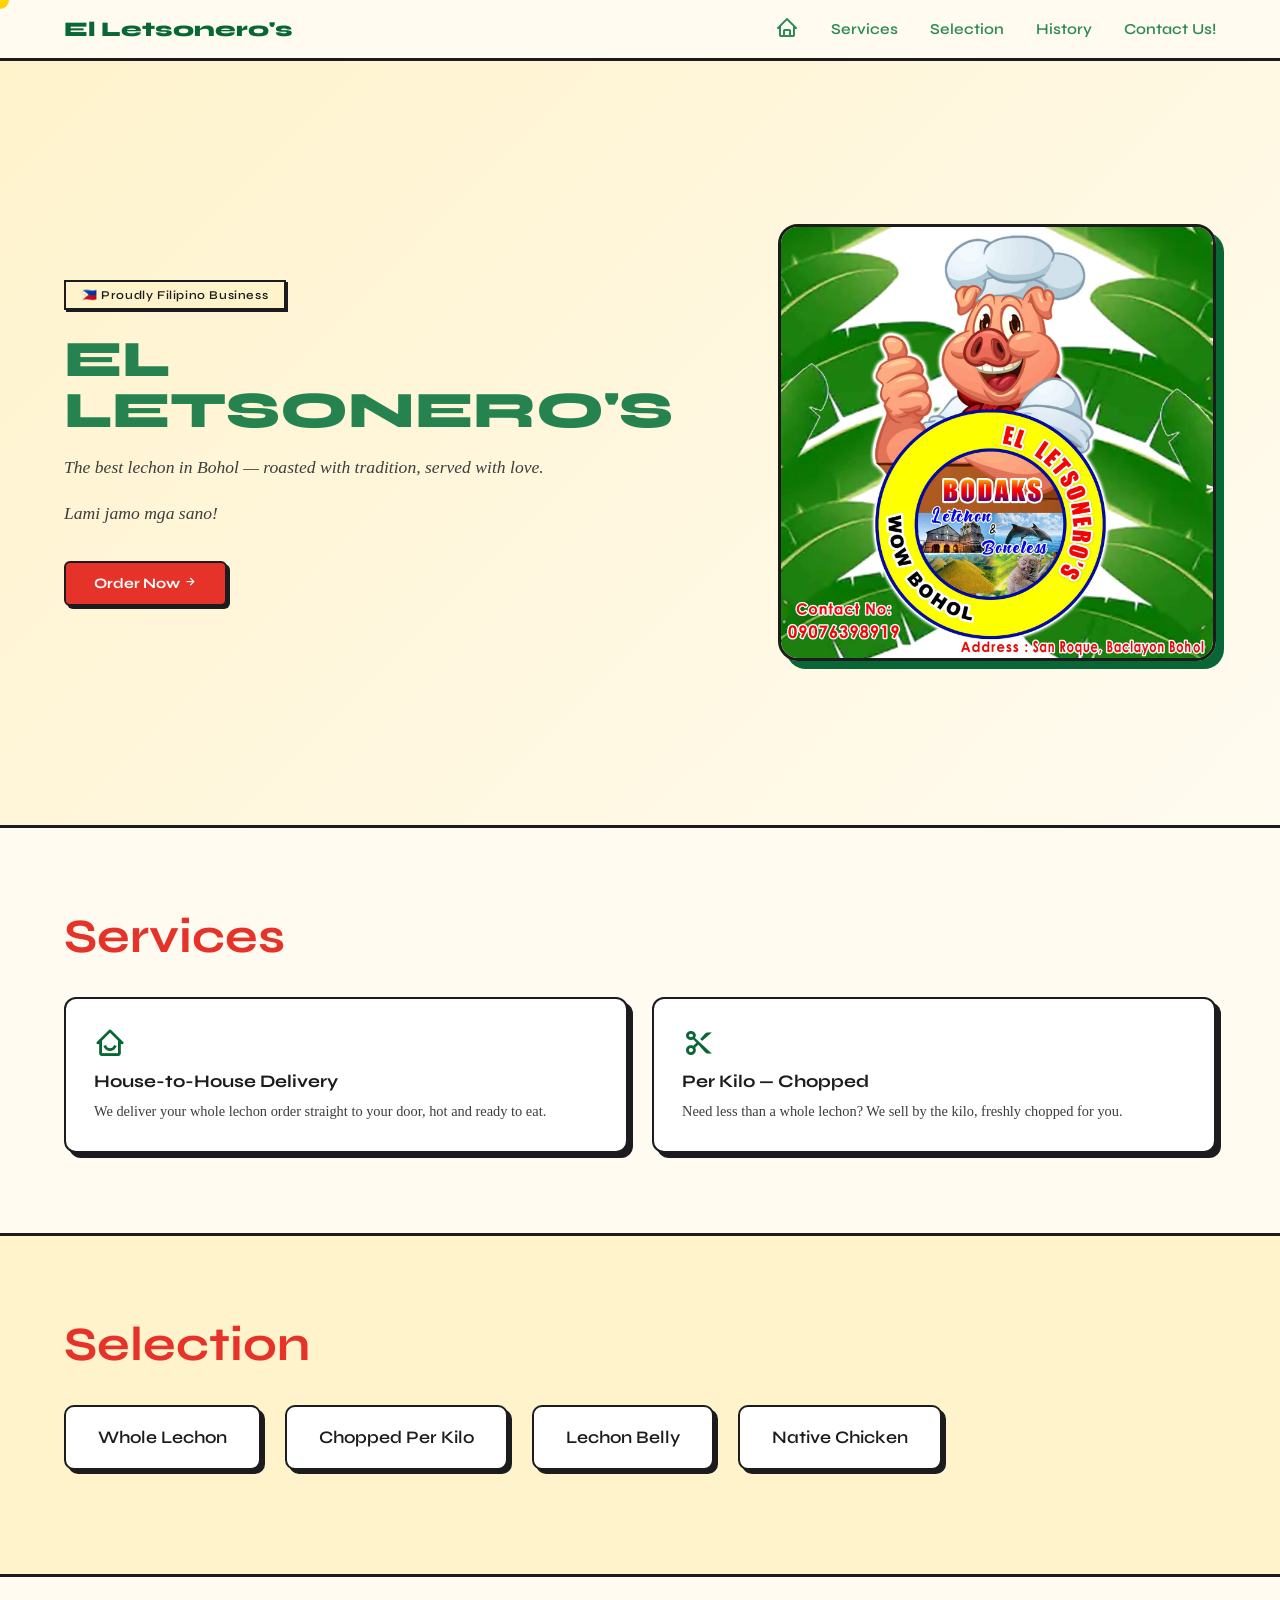
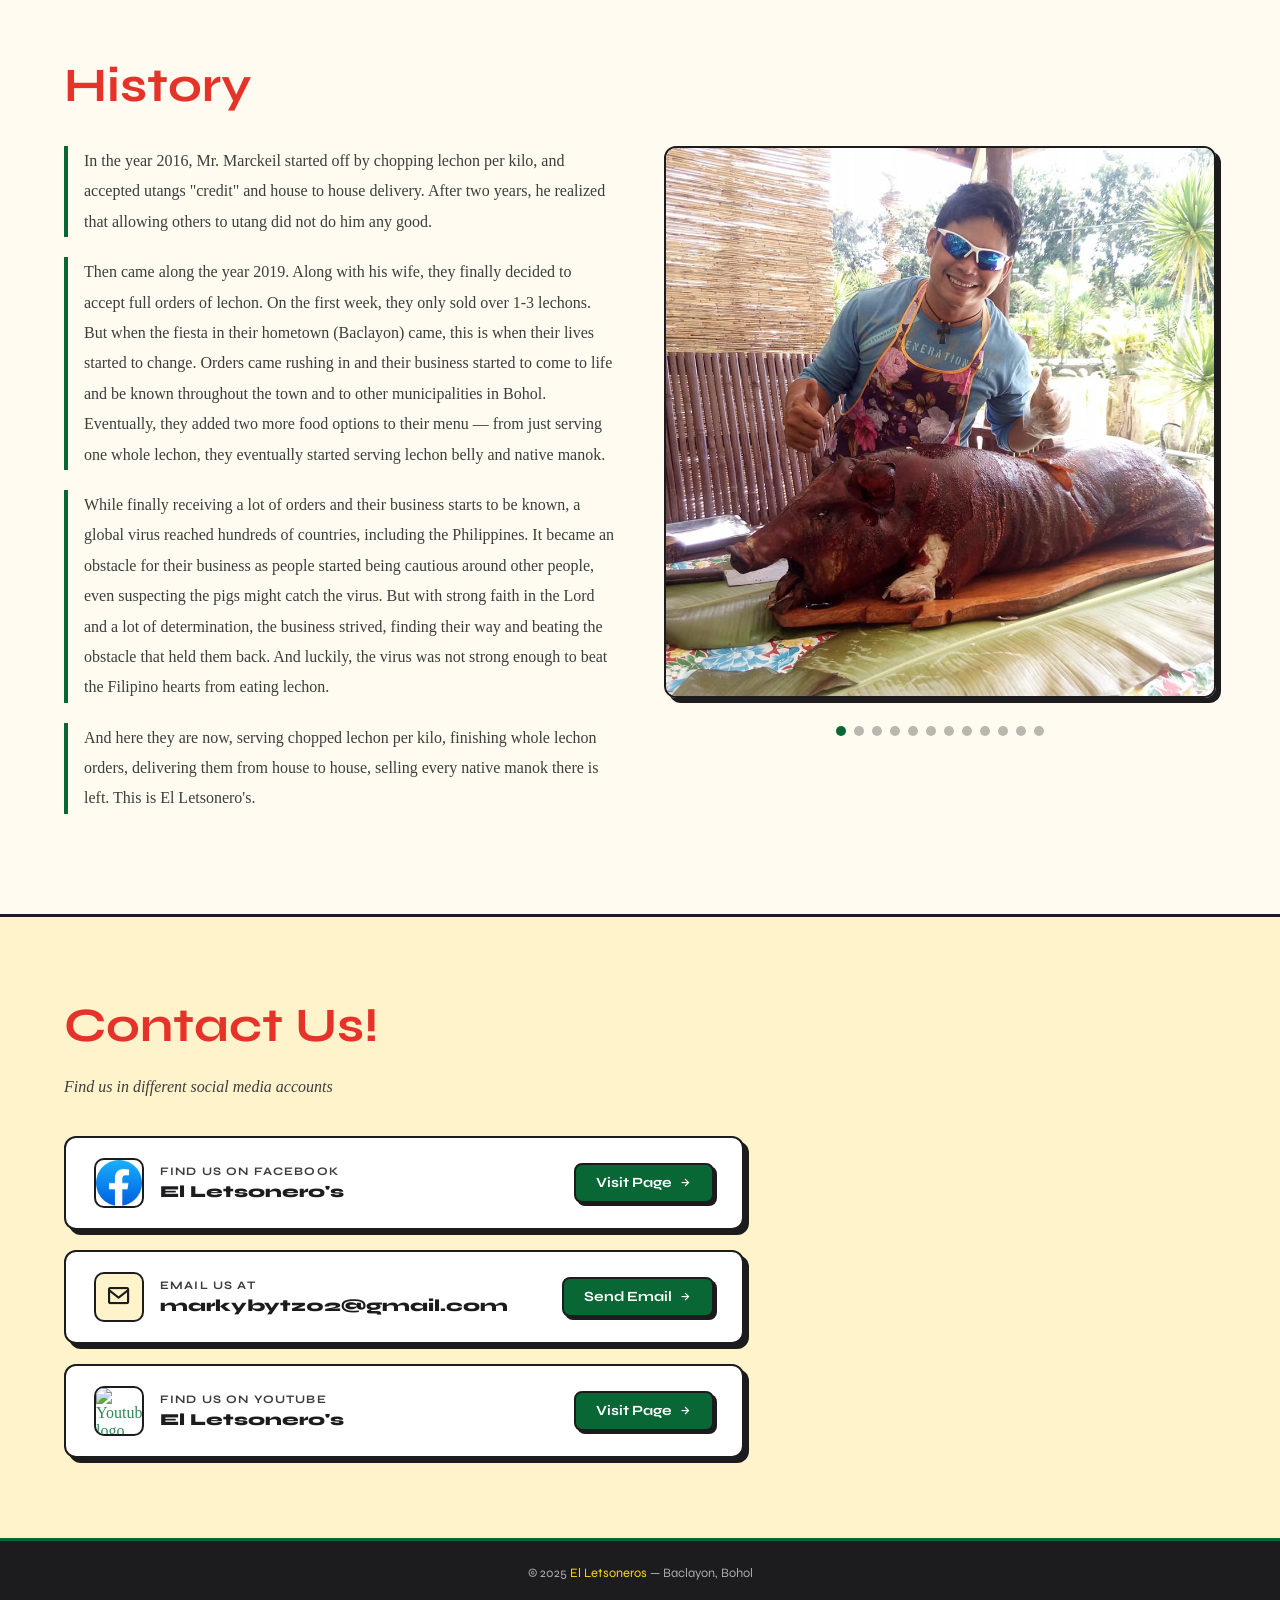
==== index.html @ be5ff8d7 "Update index.html" ====
<!DOCTYPE html>
<html lang="en">
<head>
    <meta charset="UTF-8">
    <meta name="viewport" content="width=device-width, initial-scale=1.0">
    <link rel="preconnect" href="https://fonts.googleapis.com">
    <link rel="preconnect" href="https://fonts.gstatic.com" crossorigin>
    <link href="https://fonts.googleapis.com/css2?family=Syne:wght@400..800&display=swap" rel="stylesheet">
    <link href='https://unpkg.com/boxicons@2.1.4/css/boxicons.min.css' rel='stylesheet'>
    <link href="style.css" rel="stylesheet">
    <script src="Motion.js" defer></script>
    <script src="https://cdn.jsdelivr.net/npm/@supabase/supabase-js@2"></script>
    <title>El Letsoneros | The Best Lechon in Town</title>
    <link rel="icon" type="image/png" href="favicon.png" sizes="32x32" />
</head>
<body>

<div class="cursor" id="cursor"></div>

<header class="header">
    <a href="#" class="logo">El Letsonero's</a>
    <nav class="navbar">
        <a href="#" aria-label="Go to top">
            <i class="bx bx-home" id="home-icon"></i>
        </a>
        <a href="#services">Services</a>
        <a href="#food-choices">Selection</a>
        <a href="#history">History</a>
        <a href="#contact">Contact Us!</a>
       <!-- <a href="login.html" class="nav-login-btn" id="nav-auth-btn">Login</a> -->
    </nav>
</header>

<section class="heading-section">
    <div class="hero-left">
        <div class="hero-badge">🇵🇭 Proudly Filipino Business</div>
        <h1>EL LETSONERO'S</h1>
        <p class="hero-tagline">The best lechon in Bohol — roasted with tradition, served with love.</p>
        <p class="hero-tagline">Lami jamo mga sano!</p>
        <a href="#contact" class="hero-btn">Order Now <i class="bx bx-right-arrow-alt"></i></a>
    </div>
    <img src="EL%20LETSONEROS-LOGO.jpg" class="home-img" alt="El Letsoneros Lechon Logo">
</section>

<section class="services" id="services">
    <div class="services-header">
        <h2>Services</h2>
    </div>
    <div class="services-grid">
        <div class="service-card reveal">
            <i class="bx bx-home-smile"></i>
            <h3>House-to-House Delivery</h3>
            <p>We deliver your whole lechon order straight to your door, hot and ready to eat.</p>
        </div>
        <div class="service-card reveal">
            <i class="bx bx-cut"></i>
            <h3>Per Kilo — Chopped</h3>
            <p>Need less than a whole lechon? We sell by the kilo, freshly chopped for you.</p>
        </div>
    </div>
</section>

<section class="foodchoices" id="food-choices">
    <div class="foodchoices-header">
        <h2>Selection</h2>
    </div>
    <ul class="food-list">
        <li class="reveal" data-target="gallery-lechon">Whole Lechon</li>
        <li class="reveal" data-target="gallery-kilo">Chopped Per Kilo</li>
        <li class="reveal" data-target="gallery-belly">Lechon Belly</li>
        <li class="reveal" data-target="gallery-chicken">Native Chicken</li>
    </ul>

    <div class="gallery" id="gallery-lechon">
        <img src="lechon1.jpg" alt="Whole Lechon">
        <img src="lechon2.jpg" alt="Whole Lechon">
        <img src="lechon3.jpg" alt="Whole Lechon">
        <img src="lechon4.jpg" alt="Whole Lechon">
    </div>

    <div class="gallery" id="gallery-kilo">
        <img src="kilo1.jpg" alt="Chopped Per Kilo">
        <img src="kilo2.jpg" alt="Chopped Per Kilo">
        <img src="kilo3.jpg" alt="Chopped Per Kilo">
        <img src="kilo4.jpg" alt="Chopped Per Kilo">
    </div>

    <div class="gallery" id="gallery-belly">
        <img src="belly1.jpg" alt="Lechon Belly">
        <img src="belly2.jpg" alt="Lechon Belly">
        <img src="belly3.jpg" alt="Lechon Belly">
        <img src="belly4.jpg" alt="Lechon Belly">
    </div>

    <div class="gallery" id="gallery-chicken">
        <img src="chicken1.jpg" alt="Native Chicken">
        <img src="chicken2.jpg" alt="Native Chicken">
        <img src="chicken3.jpg" alt="Native Chicken">
        <img src="chicken4.jpg" alt="Native Chicken">
    </div>
</section>

<section class="history" id="history">
    <div class="history-header">
        <h2>History</h2>
    </div>
    <div class="history-content">
        <div class="history-text">
            <p class="reveal">In the year 2016, Mr. Marckeil started off by chopping lechon per kilo, and accepted utangs "credit" and house to house delivery. After two years, he realized that allowing others to utang did not do him any good.</p>
            <p class="reveal">Then came along the year 2019. Along with his wife, they finally decided to accept full orders of lechon. On the first week, they only sold over 1-3 lechons. But when the fiesta in their hometown (Baclayon) came, this is when their lives started to change. Orders came rushing in and their business started to come to life and be known throughout the town and to other municipalities in Bohol. Eventually, they added two more food options to their menu — from just serving one whole lechon, they eventually started serving lechon belly and native manok.</p>
            <p class="reveal">While finally receiving a lot of orders and their business starts to be known, a global virus reached hundreds of countries, including the Philippines. It became an obstacle for their business as people started being cautious around other people, even suspecting the pigs might catch the virus. But with strong faith in the Lord and a lot of determination, the business strived, finding their way and beating the obstacle that held them back. And luckily, the virus was not strong enough to beat the Filipino hearts from eating lechon.</p>
            <p class="reveal">And here they are now, serving chopped lechon per kilo, finishing whole lechon orders, delivering them from house to house, selling every native manok there is left. This is El Letsonero's.</p>
        </div>

        <div class="history-images">
            <div class="slideshow">
                <img src="history1.jpg" alt="El Letsoneros history" class="slide active">
                <img src="history2.jpg" alt="El Letsoneros history" class="slide">
                <img src="history3.jpg" alt="El Letsoneros history" class="slide">
                <img src="history4.jpg" alt="El Letsoneros history" class="slide">
                <img src="history5.jpg" alt="El Letsoneros history" class="slide">
                <img src="history6.jpg" alt="El Letsoneros history" class="slide">
                <img src="history7.jpg" alt="El Letsoneros history" class="slide">
                <img src="history8.jpg" alt="El Letsoneros history" class="slide">
                <img src="history9.jpg" alt="El Letsoneros history" class="slide">
                <img src="history10.jpg" alt="El Letsoneros history" class="slide">
                <img src="history11.jpg" alt="El Letsoneros history" class="slide">
                <img src="history12.jpg" alt="El Letsoneros history" class="slide">
            </div>
            <div class="slide-dots">
                <span class="dot active"></span>
                <span class="dot"></span>
                <span class="dot"></span>
                <span class="dot"></span>
                <span class="dot"></span>
                <span class="dot"></span>
                <span class="dot"></span>
                <span class="dot"></span>
                <span class="dot"></span>
                <span class="dot"></span>
                <span class="dot"></span>
                <span class="dot"></span>
            </div>
        </div>
    </div>
</section>

<section class="Contact" id="contact">
    <h2>Contact Us!</h2>
    <p>Find us in different social media accounts</p>

    <div class="contact-content">

        <div class="facebook-card reveal">
            <div class="facebook-card-left">
                <img src="Logo.png" alt="Facebook logo">
                <div class="facebook-card-text">
                    <span class="facebook-label">Find us on Facebook</span>
                    <span class="facebook-name">El Letsonero's</span>
                </div>
            </div>
            <a href="https://www.facebook.com/profile.php?id=100063690770242" class="facebook-visit-btn" target="_blank">
                Visit Page <i class="bx bx-right-arrow-alt"></i>
            </a>
        </div>

        <div class="email-card reveal">
            <div class="email-card-left">
                <div class="email-icon-box">
                    <i class="bx bx-envelope"></i>
                </div>
                <div class="email-card-text">
                    <span class="email-label">Email us at</span>
                    <span class="email-address">markybytz02@gmail.com</span>
                </div>
            </div>
            <a href="mailto:elletsoneros@gmail.com" class="email-copy-btn">
                Send Email <i class="bx bx-right-arrow-alt"></i>
            </a>
        </div>

        <div class="youtube-card reveal">
            <div class="youtube-card-right">
                <img src="https://www.freeiconspng.com/uploads/hd-youtube-logo-png-transparent-background-20.png" alt="Youtube logo">
                <div class="youtube-card-text">
                    <span class="youtube-label">Find us on Youtube</span>
                    <span class="youtube-name">El Letsonero's</span>
                </div>
            </div>
            <a href="http://www.youtube.com/@elletsoneros336" class="youtube-visit-btn" target="_blank">
                Visit Page <i class="bx bx-right-arrow-alt"></i>
            </a>
        </div>

    </div>
</section>

<footer>
    &copy; 2025 <span>El Letsoneros</span> — Baclayon, Bohol
</footer>

<script>
    const { createClient } = supabase
    const db = createClient(
        'https://oqjbpfcekubulyeynywf.supabase.co',
        'eyJhbGciOiJIUzI1NiIsInR5cCI6IkpXVCJ9.eyJpc3MiOiJzdXBhYmFzZSIsInJlZiI6Im9xamJwZmNla3VidWx5ZXlueXdmIiwicm9sZSI6ImFub24iLCJpYXQiOjE3NzUzNjE1MjYsImV4cCI6MjA5MDkzNzUyNn0.k9l3w3PfWEnQ4ph8BqUUVI1ODxNkG8D1aZU3ou-V91A'
    )

    db.auth.getSession().then(({ data: { session } }) => {
        const btn = document.getElementById('nav-auth-btn')
        if (session) {
            btn.textContent = 'Sign Out'
            btn.removeAttribute('href')
            btn.addEventListener('click', async () => {
                await db.auth.signOut()
                window.location.reload()
            })
        }
    })
</script>

</body>
</html>
---- style.css ----
* {
    margin: 0;
    padding: 0;
    box-sizing: border-box;
    text-decoration: none;
    border: none;
    outline: none;
}

:root {
    --sun: #FFD700;
    --red: #E63329;
    --blue-light: #1A6FD4;
    --green: #2E8B57;
    --dark-green: #086734;
    --bg: #FFFBF0;
    --dark: #1C1C1E;
    --body-text: #3D3D3D;
    --white: #FFFFFF;
    --sand: #FFF3CC;
    --cream: #FFF3CC;
    --mid-green: #2d6a4f;
    --accent-green: #3a7d44;
}

html {
    scroll-behavior: smooth;
}

body {
    font-family: Georgia, 'Times New Roman', Times, serif;
    background-color: var(--sand);
    color: var(--green);
    overflow-x: hidden;
    cursor: none;
    padding-top: 60px;
}

.cursor {
    width: 18px;
    height: 18px;
    background: var(--sun);
    border-radius: 50%;
    position: fixed;
    top: 0;
    left: 0;
    pointer-events: none;
    z-index: 9999;
    transform: translate(-50%, -50%);
    transition: transform 0.1s, width 0.2s, height 0.2s, background 0.2s;
    mix-blend-mode: multiply;
}

.cursor.big {
    width: 48px;
    height: 48px;
    background: var(--red);
    opacity: 0.5;
}

.header {
    position: fixed;
    top: 0;
    left: 0;
    width: 100%;
    z-index: 100;
    display: flex;
    align-items: center;
    justify-content: space-between;
    padding: 1rem 5%;
    background: #FFFBF0;
    border-bottom: 3px solid var(--dark);
    animation: slideDown 0.6s ease both;
}

@keyframes slideDown {
    from { transform: translateY(-100%); opacity: 0; }
    to   { transform: translateY(0);    opacity: 1; }
}

@keyframes fadeUp {
    from { opacity: 0; transform: translateY(18px); }
    to   { opacity: 1; transform: translateY(0);    }
}

.logo {
    font-family: 'Syne', sans-serif;
    font-weight: 800;
    font-size: 1.3rem;
    color: var(--dark-green);
}

.navbar {
    display: flex;
    align-items: center;
    gap: 2rem;
}

.navbar a {
    color: var(--green);
    font-weight: 600;
    font-size: 0.95rem;
    font-family: 'Syne', sans-serif;
    transition: color 0.2s;
}

.navbar a:hover {
    color: var(--red);
}

.navbar .nav-login-btn {
    background: var(--dark-green);
    color: var(--white);
    padding: 0.4rem 1rem;
    border-radius: 6px;
    border: 2px solid var(--dark);
    box-shadow: 2px 2px 0 var(--dark);
    font-family: 'Syne', sans-serif;
    font-weight: 700;
    font-size: 0.88rem;
    transition: transform 0.15s, box-shadow 0.15s, background 0.15s;
}

.navbar .nav-login-btn:hover {
    background: var(--red);
    color: var(--white);
    transform: translate(-1px, -1px);
    box-shadow: 3px 3px 0 var(--dark);
}

#home-icon {
    font-size: 1.5rem;
}

.heading-section {
    display: flex;
    justify-content: space-between;
    align-items: center;
    padding: 4rem 5%;
    min-height: 85vh;
    background: linear-gradient(135deg, #FFF3CC 0%, #FFFBF0 100%);
}

.hero-left {
    max-width: 55%;
}

h1 {
    font-family: 'Syne', sans-serif;
    font-weight: 800;
    font-size: clamp(2rem, 4vw, 3.5rem);
    line-height: 1.0;
    color: #268350;
    margin-bottom: 1rem;
}

.hero-badge {
    display: inline-flex;
    align-items: center;
    gap: 0.5rem;
    background: var(--sand);
    border: 2px solid var(--dark);
    padding: 0.4rem 1rem;
    font-size: 0.75rem;
    font-weight: 600;
    font-family: 'Syne', sans-serif;
    letter-spacing: 0.05em;
    margin-bottom: 1.5rem;
    box-shadow: 2px 2px 0 var(--dark);
    color: var(--dark);
}

.hero-tagline {
    font-size: 1.1rem;
    color: var(--body-text);
    line-height: 1.7;
    margin-bottom: 1rem;
    font-style: italic;
}

.hero-btn {
    display: inline-block;
    background-color: var(--red);
    color: white;
    padding: 0.75rem 1.75rem;
    font-family: 'Syne', sans-serif;
    font-weight: 700;
    font-size: 0.9rem;
    border-radius: 6px;
    border: 2px solid var(--dark);
    box-shadow: 3px 3px 0 var(--dark);
    transition: transform 0.2s, box-shadow 0.2s;
    margin-top: 1rem;
}

.hero-btn:hover {
    transform: translate(-2px, -2px);
    box-shadow: 5px 5px 0 var(--dark);
}

.home-img {
    max-width: 38%;
    height: auto;
    border-radius: 20px;
    border: 3px solid var(--dark);
    box-shadow: 8px 8px 0 var(--dark-green);
}

h2 {
    font-family: 'Syne', sans-serif;
    font-weight: 700;
    font-size: clamp(1.8rem, 4vw, 3rem);
    color: var(--red);
    margin-bottom: 1.5rem;
}

.services {
    background-color: #FFFBF0;
    padding: 5rem 5%;
    border-top: 3px solid var(--dark);
}

.services-header {
    margin-bottom: 2rem;
}

.services-grid {
    display: flex;
    gap: 1.5rem;
    flex-wrap: wrap;
}

.service-card {
    background: white;
    border: 2px solid var(--dark);
    border-radius: 12px;
    padding: 1.75rem;
    box-shadow: 5px 5px 0 var(--dark);
    flex: 1;
    min-width: 220px;
    transition: transform 0.2s, box-shadow 0.2s;
}

.service-card:hover {
    transform: translate(-2px, -2px);
    box-shadow: 7px 7px 0 var(--dark);
}

.service-card i {
    font-size: 2rem;
    color: var(--dark-green);
    margin-bottom: 0.75rem;
    display: block;
}

.service-card h3 {
    font-family: 'Syne', sans-serif;
    font-size: 1.1rem;
    font-weight: 700;
    color: var(--dark);
    margin-bottom: 0.5rem;
}

.service-card p {
    font-size: 0.9rem;
    color: var(--body-text);
    line-height: 1.6;
}

.foodchoices {
    background-color: var(--sand);
    padding: 5rem 5%;
    border-top: 3px solid var(--dark);
}

.foodchoices-header {
    margin-bottom: 2rem;
}

.food-list {
    display: flex;
    gap: 1.5rem;
    flex-wrap: wrap;
    list-style: none;
    margin-bottom: 1.5rem;
}

.food-list li {
    background: white;
    border: 2px solid var(--dark);
    border-radius: 10px;
    padding: 1.25rem 2rem;
    box-shadow: 4px 4px 0 var(--dark);
    font-family: 'Syne', sans-serif;
    font-size: 1.1rem;
    font-weight: 600;
    color: var(--dark);
    display: flex;
    align-items: center;
    gap: 0.75rem;
    transition: transform 0.2s, box-shadow 0.2s;
    cursor: pointer;
}

.food-list li:hover {
    transform: translate(-2px, -2px);
    box-shadow: 6px 6px 0 var(--dark);
}

.food-list li span {
    font-size: 1.5rem;
}

.food-list li.active {
    background: var(--sand);
    border-color: var(--dark-green);
    box-shadow: 6px 6px 0 var(--dark-green);
}

.gallery {
    display: none;
    gap: 1rem;
    flex-wrap: wrap;
    margin-top: 1.5rem;
}

.gallery.open {
    display: flex;
}

.gallery img {
    width: 250px;
    height: 200px;
    object-fit: cover;
    border-radius: 12px;
    border: 2px solid var(--dark);
    box-shadow: 4px 4px 0 var(--dark);
    transition: transform 0.2s, box-shadow 0.2s;
}

.gallery img:hover {
    transform: translate(-2px, -2px);
    box-shadow: 6px 6px 0 var(--dark);
}

.history {
    background-color: #FFFBF0;
    padding: 5rem 5%;
    border-top: 3px solid var(--dark);
}

.history-header {
    margin-bottom: 2rem;
}

.history-content {
    display: flex;
    gap: 3rem;
    align-items: flex-start;
}

.history-text {
    flex: 1;
}

.history-text p {
    font-size: 1rem;
    line-height: 1.9;
    color: var(--body-text);
    margin-bottom: 1.25rem;
    padding-left: 1rem;
    border-left: 4px solid var(--dark-green);
}

.history-images {
    flex: 1;
    display: flex;
    flex-direction: column;
    gap: 1rem;
    position: sticky;
    top: 100px;
}

.slideshow {
    position: relative;
    width: 100%;
    height: auto;
    border-radius: 12px;
    overflow: hidden;
    border: 2px solid var(--dark);
    box-shadow: 5px 5px 0 var(--dark);
}

.slide {
    position: relative;
    width: 100%;
    height: auto;
    object-fit: contain;
    opacity: 0;
    transition: opacity 0.8s ease;
    display: none;
}

.slide.active {
    opacity: 1;
    display: block;
}

.slide-dots {
    display: flex;
    justify-content: center;
    gap: 0.5rem;
    margin-top: 0.75rem;
}

.dot {
    width: 10px;
    height: 10px;
    border-radius: 50%;
    background: var(--dark);
    opacity: 0.3;
    cursor: pointer;
    transition: opacity 0.3s;
}

.dot.active {
    opacity: 1;
    background: var(--dark-green);
}

.Contact {
    background-color: var(--sand);
    padding: 5rem 5%;
    border-top: 3px solid var(--dark);
}

.Contact > p {
    color: var(--body-text);
    font-style: italic;
    margin-bottom: 2.5rem;
    font-size: 1rem;
}

.contact-content {
    display: flex;
    flex-direction: column;
    gap: 1.25rem;
    max-width: 680px;
}

.facebook-card,
.email-card,
.youtube-card {
    display: flex;
    align-items: center;
    justify-content: space-between;
    padding: 1.25rem 1.75rem;
    background: white;
    border: 2px solid var(--dark);
    border-radius: 12px;
    box-shadow: 5px 5px 0 var(--dark);
    transition: transform 0.15s, box-shadow 0.15s;
}

.facebook-card:hover,
.email-card:hover,
.youtube-card:hover {
    transform: translate(-2px, -2px);
    box-shadow: 7px 7px 0 var(--dark);
}

.facebook-card-left,
.email-card-left,
.youtube-card-right {
    display: flex;
    align-items: center;
    gap: 1rem;
}

.facebook-card-left img,
.youtube-card-right img {
    border-radius: 10px;
    border: 2px solid var(--dark);
    width: 50px;
    height: 50px;
    object-fit: contain;
}

.facebook-card-text,
.email-card-text,
.youtube-card-text {
    display: flex;
    flex-direction: column;
    gap: 0.2rem;
}

.facebook-label,
.email-label,
.youtube-label {
    font-size: 0.72rem;
    font-weight: 700;
    letter-spacing: 0.1em;
    text-transform: uppercase;
    color: var(--body-text);
    font-family: 'Syne', sans-serif;
}

.facebook-name,
.email-address,
.youtube-name {
    font-size: 1.05rem;
    font-weight: 800;
    color: var(--dark);
    font-family: 'Syne', sans-serif;
}

.email-icon-box {
    width: 50px;
    height: 50px;
    background: var(--sand);
    border: 2px solid var(--dark);
    border-radius: 10px;
    display: flex;
    align-items: center;
    justify-content: center;
    font-size: 1.6rem;
    color: var(--dark);
}

.facebook-visit-btn,
.email-copy-btn,
.youtube-visit-btn {
    display: inline-flex;
    align-items: center;
    gap: 0.4rem;
    padding: 0.6rem 1.25rem;
    background: var(--dark-green);
    color: white;
    font-family: 'Syne', sans-serif;
    font-weight: 700;
    font-size: 0.88rem;
    border: 2px solid var(--dark);
    border-radius: 8px;
    box-shadow: 3px 3px 0 var(--dark);
    transition: transform 0.15s, box-shadow 0.15s, background 0.15s;
}

.facebook-visit-btn:hover,
.email-copy-btn:hover,
.youtube-visit-btn:hover {
    transform: translate(-2px, -2px);
    box-shadow: 5px 5px 0 var(--dark);
    background: var(--red);
}

.reveal {
    opacity: 0;
    transform: translateY(30px);
    transition: opacity 0.6s ease, transform 0.6s ease;
}

.reveal.visible {
    opacity: 1;
    transform: translateY(0);
}

footer {
    background: var(--dark);
    color: #aaa;
    text-align: center;
    padding: 1.5rem;
    font-family: 'Syne', sans-serif;
    font-size: 0.8rem;
    border-top: 3px solid var(--dark-green);
}

footer span {
    color: var(--sun);
}

.login-wrapper {
    flex: 1;
    display: flex;
    align-items: center;
    justify-content: center;
    padding: 3rem 1.5rem;
}

.login-card {
    background: var(--white);
    border: 2px solid var(--dark);
    border-radius: 16px;
    padding: 2.5rem 2.75rem;
    width: 100%;
    max-width: 420px;
    box-shadow: 6px 6px 0 var(--dark);
    animation: fadeUp 0.4s ease both;
}

.card-brand {
    text-align: center;
    margin-bottom: 2rem;
}

.card-brand h1 {
    font-size: 1.6rem;
    font-weight: 800;
    color: var(--red);
    letter-spacing: 0.02em;
    line-height: 1.1;
}

.card-brand p {
    font-size: 0.85rem;
    color: var(--mid-green);
    margin-top: 0.3rem;
    font-weight: 500;
    font-family: 'Syne', sans-serif;
}

.tabs {
    display: flex;
    border: 1.5px solid var(--dark);
    border-radius: 8px;
    overflow: hidden;
    margin-bottom: 1.75rem;
}

.tab-btn {
    flex: 1;
    padding: 0.6rem;
    font-family: 'Syne', sans-serif;
    font-size: 0.9rem;
    font-weight: 600;
    background: transparent;
    color: var(--dark);
    cursor: pointer;
    transition: background 0.2s, color 0.2s;
}

.tab-btn.active {
    background: var(--dark-green);
    color: var(--white);
}

.field {
    margin-bottom: 1.1rem;
}

.field label {
    display: block;
    font-size: 0.8rem;
    font-weight: 700;
    color: var(--dark-green);
    margin-bottom: 5px;
    letter-spacing: 0.04em;
    text-transform: uppercase;
    font-family: 'Syne', sans-serif;
}

.field input[type=email],
.field input[type=password] {
    width: 100%;
    height: 42px;
    border: 1.5px solid #c5c5b0;
    border-radius: 8px;
    background: var(--cream);
    font-family: 'Syne', sans-serif;
    font-size: 0.95rem;
    color: var(--dark);
    padding: 0 12px;
    outline: none;
    transition: border-color 0.2s, box-shadow 0.2s;
    cursor: auto;
}

.field input:focus {
    border-color: var(--accent-green);
    box-shadow: 0 0 0 3px rgba(58,125,68,0.15);
}

.forgot {
    display: block;
    text-align: right;
    font-size: 0.78rem;
    color: var(--mid-green);
    font-weight: 600;
    margin-top: 5px;
    cursor: pointer;
    font-family: 'Syne', sans-serif;
}

.forgot:hover {
    text-decoration: underline;
}

.btn-submit {
    width: 100%;
    height: 44px;
    background: var(--red);
    color: var(--white);
    border: 2px solid var(--red);
    border-radius: 8px;
    font-family: 'Syne', sans-serif;
    font-size: 0.95rem;
    font-weight: 700;
    letter-spacing: 0.04em;
    cursor: pointer;
    margin-top: 1.4rem;
    transition: background 0.2s, transform 0.1s, box-shadow 0.2s;
    box-shadow: 3px 3px 0 #8b1a13;
}

.btn-submit:hover {
    background: #a93226;
    box-shadow: 2px 2px 0 #8b1a13;
    transform: translate(1px, 1px);
}

.btn-submit:active {
    transform: translate(3px, 3px);
    box-shadow: none;
}

.btn-submit:disabled {
    opacity: 0.6;
    cursor: not-allowed;
    transform: none;
    box-shadow: 3px 3px 0 #8b1a13;
}

.toast {
    font-size: 0.82rem;
    font-weight: 600;
    padding: 0.65rem 1rem;
    border-radius: 8px;
    margin-bottom: 1rem;
    font-family: 'Syne', sans-serif;
    display: none;
}

.toast.error {
    background: #fdecea;
    border: 1.5px solid #e57373;
    color: #b71c1c;
    display: block;
}

.toast.success {
    background: #e8f5e9;
    border: 1.5px solid #81c784;
    color: #1b5e20;
    display: block;
}

.switch-text {
    text-align: center;
    font-size: 0.82rem;
    color: #666;
    margin-top: 1.2rem;
    font-family: 'Syne', sans-serif;
}

.switch-text a {
    color: var(--accent-green);
    font-weight: 700;
    cursor: pointer;
}

.switch-text a:hover {
    text-decoration: underline;
}

.back-link {
    display: inline-flex;
    align-items: center;
    gap: 5px;
    font-size: 0.8rem;
    color: #aaa;
    font-weight: 600;
    margin-bottom: 1.5rem;
    font-family: 'Syne', sans-serif;
    cursor: pointer;
}

.back-link:hover {
    color: var(--dark-green);
}

@media (max-width: 768px) {
    .heading-section {
        flex-direction: column;
        text-align: center;
        padding: 3rem 5%;
        gap: 2rem;
    }

    .hero-left {
        max-width: 100%;
    }

    .home-img {
        max-width: 60%;
    }

    .services-grid {
        flex-direction: column;
    }

    .navbar {
        gap: 1rem;
    }

    .history-content {
        flex-direction: column;
    }

    .history-images {
        position: static;
    }

    .login-card {
        padding: 2rem 1.5rem;
    }
}
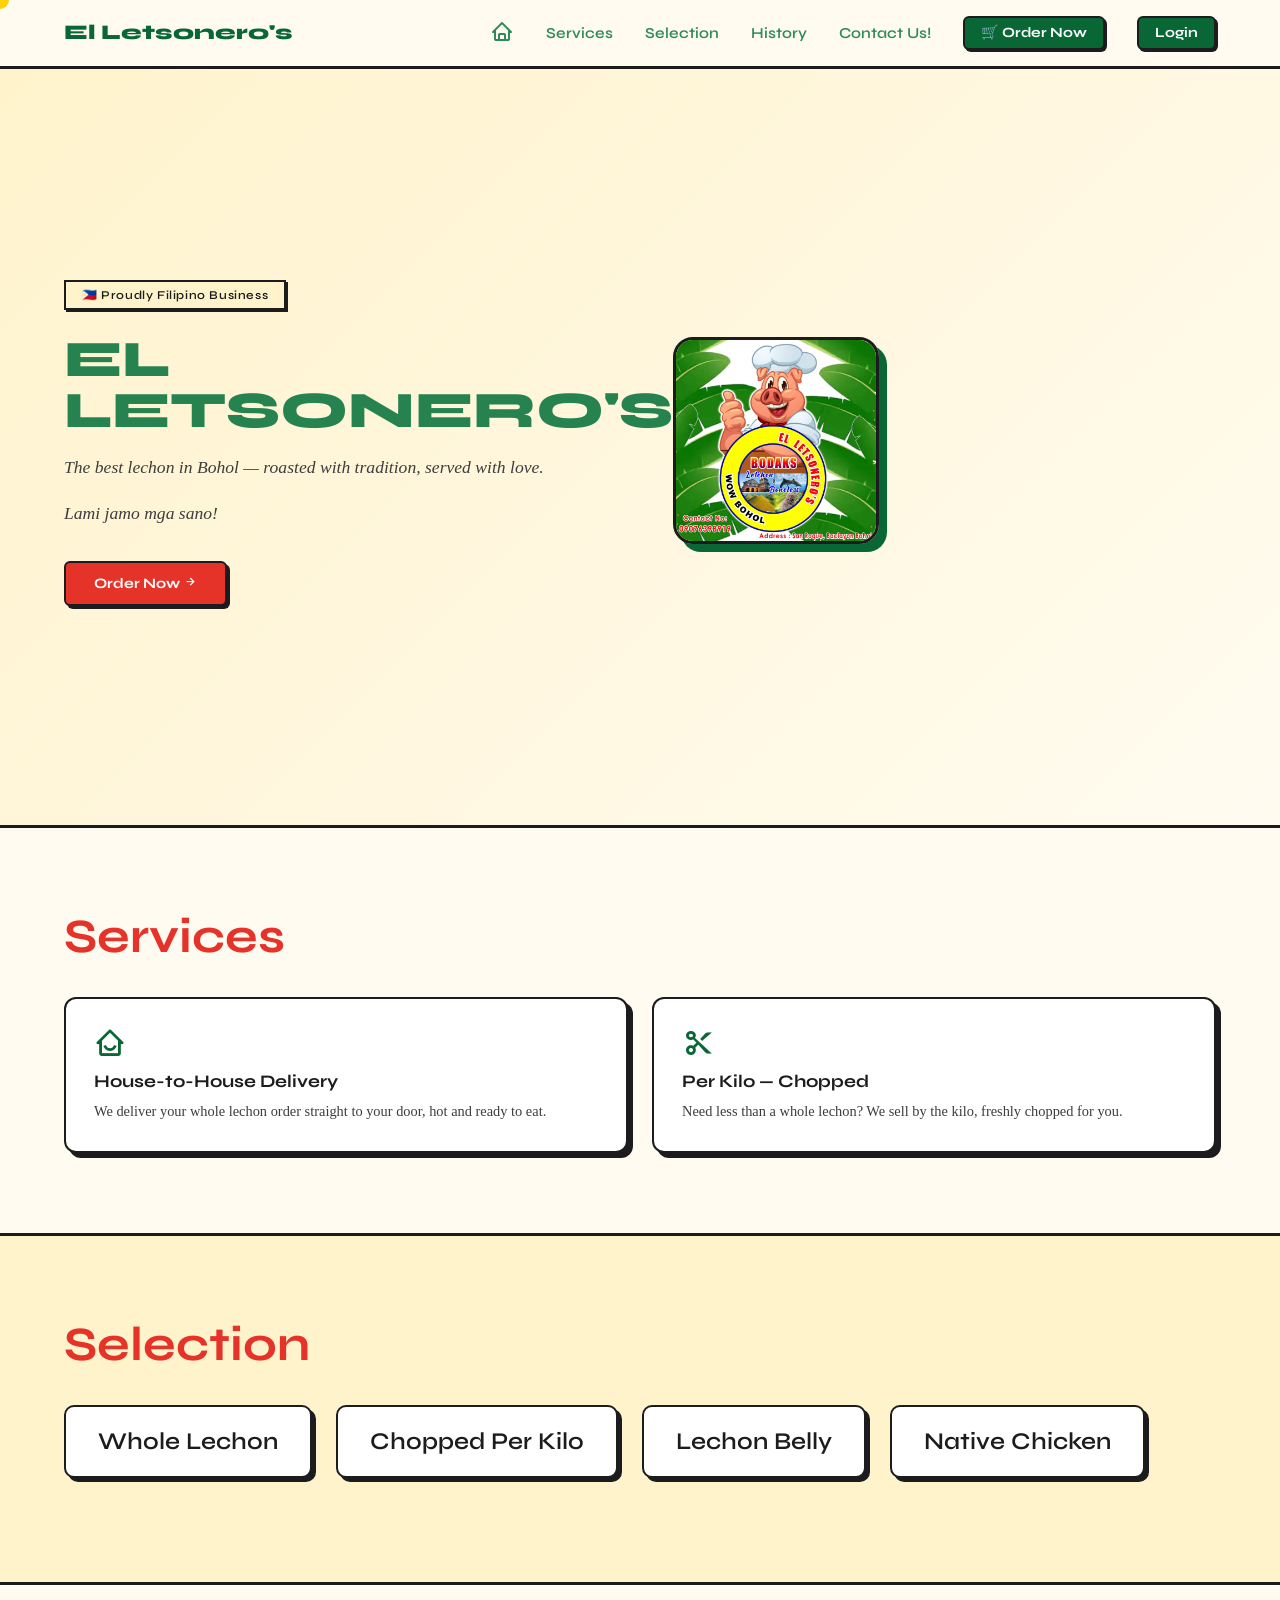
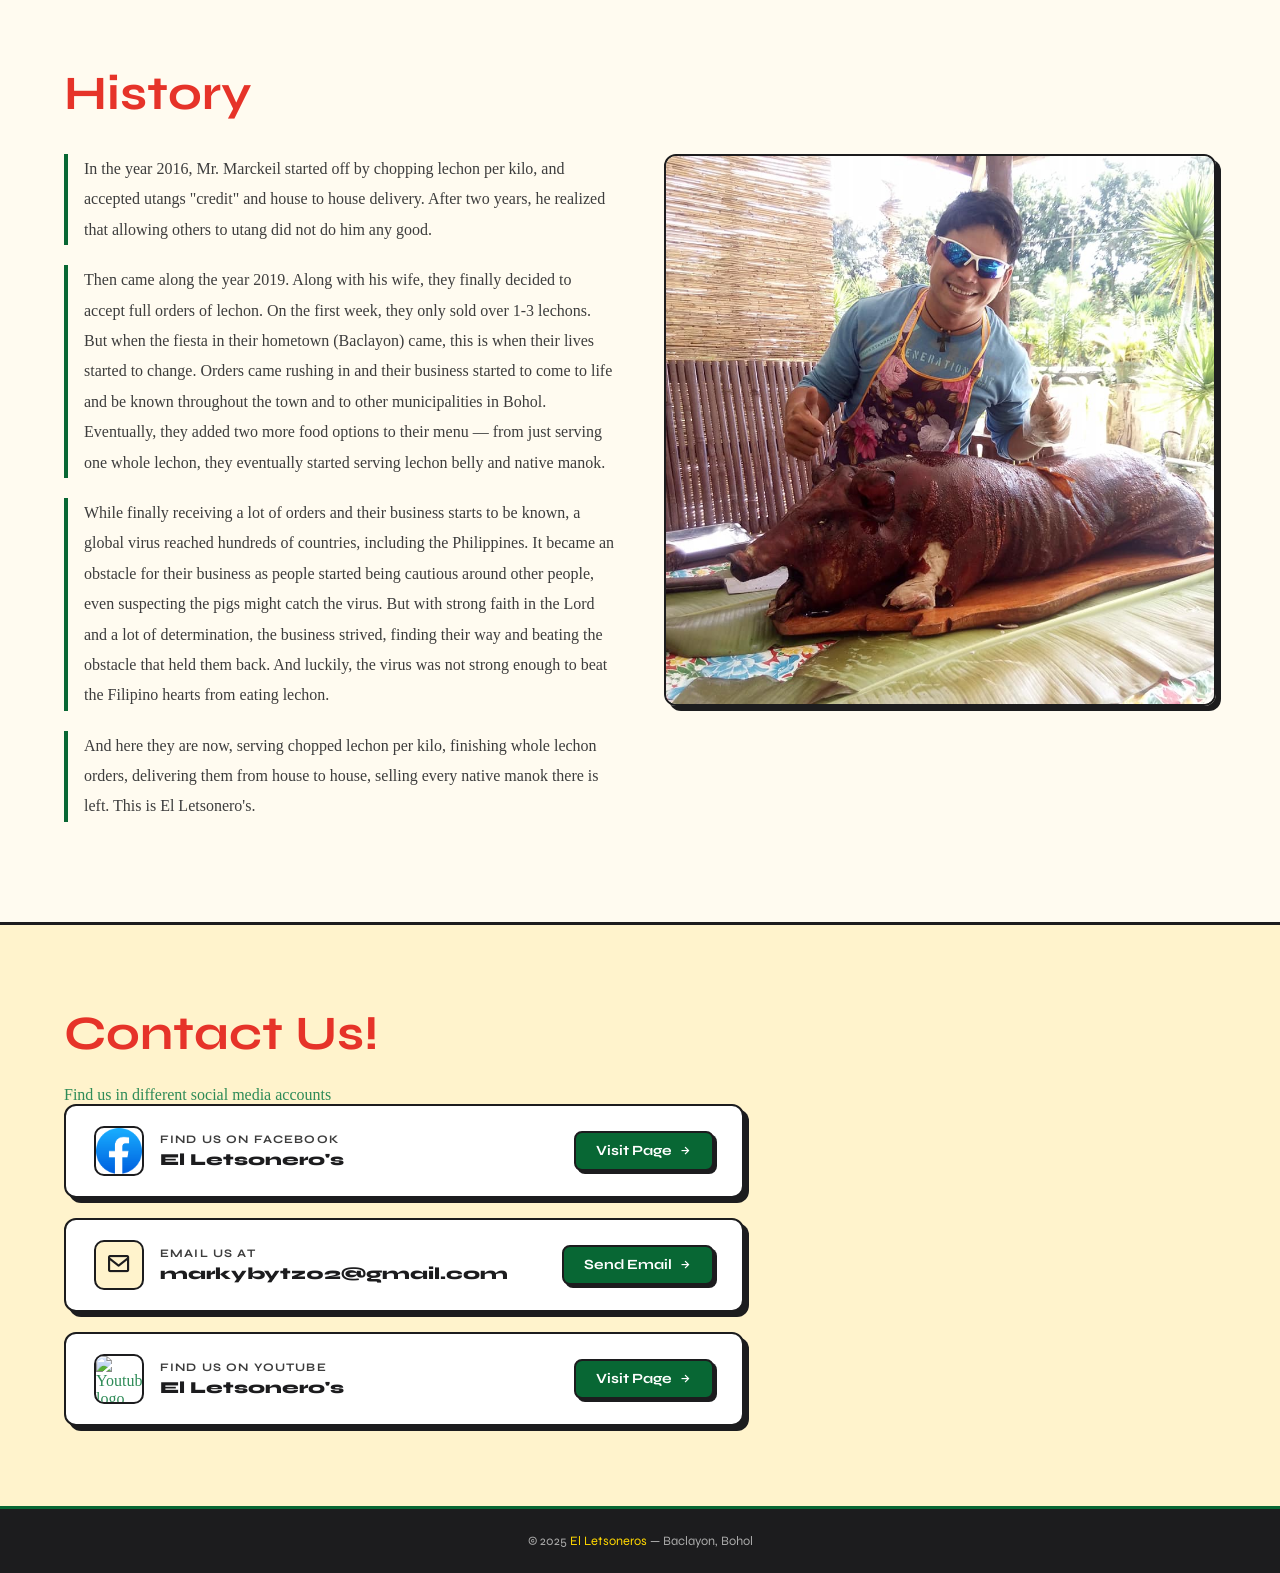
==== commit 8e41e0c4: "Update for all" ====
--- a/index.html
+++ b/index.html
@@ -12,212 +12,945 @@
     <script src="https://cdn.jsdelivr.net/npm/@supabase/supabase-js@2"></script>
     <title>El Letsoneros | The Best Lechon in Town</title>
     <link rel="icon" type="image/png" href="favicon.png" sizes="32x32" />
+    <style>
+        /* ══════════════════════════════════════
+           ADMIN TOOLBAR (bottom bar)
+        ══════════════════════════════════════ */
+        #admin-bar {
+            position: fixed;
+            bottom: 0; left: 0; right: 0;
+            z-index: 9998;
+            background: #1C1C1E;
+            border-top: 3px solid #FFD700;
+            padding: 0.65rem 2rem;
+            display: none;
+            align-items: center;
+            gap: 1rem;
+            font-family: 'Syne', sans-serif;
+            flex-wrap: wrap;
+        }
+        #admin-bar .ab-label { color: #FFD700; font-weight: 800; font-size: 0.85rem; letter-spacing: 0.08em; display: flex; align-items: center; gap: 0.4rem; }
+        #admin-bar .ab-label i { font-size: 1.1rem; }
+        .ab-btn { padding: 0.4rem 1.1rem; border-radius: 6px; border: 2px solid #FFD700; background: transparent; color: #FFD700; font-family: 'Syne', sans-serif; font-weight: 700; font-size: 0.8rem; cursor: pointer; transition: background 0.15s, color 0.15s; }
+        .ab-btn:hover { background: #FFD700; color: #1C1C1E; }
+        .ab-btn.danger { border-color: #E63329; color: #E63329; }
+        .ab-btn.danger:hover { background: #E63329; color: #fff; }
+        #ab-save-status { margin-left: auto; font-size: 0.78rem; color: #aaa; font-family: 'Syne', sans-serif; }
+        #ab-save-status.ok  { color: #81c784; }
+        #ab-save-status.err { color: #e57373; }
+
+        /* ══════════════════════════════════════  NAV BUTTONS ══════════════════════════════════════ */
+        #nav-admin-btn { display: none; background: #FFD700; color: #1C1C1E; padding: 0.4rem 1rem; border-radius: 6px; border: 2px solid #1C1C1E; box-shadow: 2px 2px 0 #1C1C1E; font-family: 'Syne', sans-serif; font-weight: 700; font-size: 0.82rem; cursor: pointer; transition: transform 0.15s, box-shadow 0.15s; }
+        #nav-admin-btn:hover { transform: translate(-1px,-1px); box-shadow: 3px 3px 0 #1C1C1E; }
+        #nav-admin-btn.active { background: #E63329; color: #fff; border-color: #1C1C1E; }
+        #nav-auth-btn { background: var(--dark-green); color: var(--white); padding: 0.4rem 1rem; border-radius: 6px; border: 2px solid var(--dark); box-shadow: 2px 2px 0 var(--dark); font-family: 'Syne', sans-serif; font-weight: 700; font-size: 0.88rem; cursor: pointer; transition: transform 0.15s, box-shadow 0.15s, background 0.15s; display: inline-block; }
+        #nav-auth-btn:hover { background: var(--red); color: var(--white); transform: translate(-1px,-1px); box-shadow: 3px 3px 0 var(--dark); }
+
+        /* ══════════════════════════════════════  EDITABLE HIGHLIGHTS ══════════════════════════════════════ */
+        body.admin-on [data-editable] { outline: 2px dashed #FFD700; outline-offset: 3px; border-radius: 4px; cursor: text !important; position: relative; transition: outline 0.15s; }
+        body.admin-on [data-editable]:hover { outline: 2.5px solid #FFD700; background: rgba(255,215,0,0.07); }
+        body.admin-on [data-editable]:focus { outline: 2.5px solid #E63329; background: rgba(255,255,255,0.9); }
+        body.admin-on [data-editable]::before { content: attr(data-label); position: absolute; top: -22px; left: 0; font-size: 0.65rem; font-family: 'Syne', sans-serif; font-weight: 700; letter-spacing: 0.08em; background: #FFD700; color: #1C1C1E; padding: 1px 6px; border-radius: 4px; pointer-events: none; opacity: 0; transition: opacity 0.2s; white-space: nowrap; z-index: 20; }
+        body.admin-on [data-editable]:hover::before { opacity: 1; }
+
+        /* ══════════════════════════════════════  IMAGE REPLACE OVERLAY ══════════════════════════════════════ */
+        body.admin-on .img-wrap { position: relative; display: inline-block; }
+        body.admin-on .img-wrap .img-edit-btn { display: flex !important; }
+        body.admin-on .slide-wrap .img-edit-btn { display: flex !important; }
+        .img-edit-btn { display: none; position: absolute; top: 6px; right: 6px; z-index: 10; align-items: center; gap: 0.3rem; background: #FFD700; color: #1C1C1E; font-family: 'Syne', sans-serif; font-weight: 700; font-size: 0.72rem; padding: 0.3rem 0.65rem; border-radius: 6px; border: 2px solid #1C1C1E; cursor: pointer; box-shadow: 2px 2px 0 #1C1C1E; white-space: nowrap; }
+
+        /* ══════════════════════════════════════  SECTION INSERT / ADMIN BUTTONS ══════════════════════════════════════ */
+        .section-admin-bar { display: none; justify-content: flex-end; gap: 0.5rem; margin-bottom: 0.75rem; flex-wrap: wrap; }
+        body.admin-on .section-admin-bar { display: flex; }
+        .section-add-btn { display: inline-flex; align-items: center; gap: 0.3rem; padding: 0.3rem 0.85rem; background: transparent; border: 2px dashed #FFD700; border-radius: 6px; color: #FFD700; font-family: 'Syne', sans-serif; font-weight: 700; font-size: 0.75rem; cursor: pointer; transition: background 0.15s; }
+        .section-add-btn:hover { background: rgba(255,215,0,0.1); }
+
+        /* Per-card delete button */
+        .card-del-btn { display: none; position: absolute; top: 6px; left: 6px; z-index: 10; align-items: center; gap: 0.25rem; background: #E63329; color: #fff; font-family: 'Syne', sans-serif; font-weight: 700; font-size: 0.7rem; padding: 0.25rem 0.55rem; border-radius: 6px; border: 2px solid #1C1C1E; cursor: pointer; box-shadow: 2px 2px 0 #1C1C1E; white-space: nowrap; }
+        body.admin-on .card-del-btn { display: flex !important; }
+        body.admin-on .service-card { position: relative; }
+
+        /* Slide delete button */
+        body.admin-on .slide-del-btn { display: flex !important; }
+        .slide-del-btn { display: none; position: absolute; top: 6px; left: 6px; z-index: 10; align-items: center; background: #E63329; color: #fff; font-family: 'Syne', sans-serif; font-weight: 700; font-size: 0.7rem; padding: 0.25rem 0.45rem; border-radius: 6px; border: 2px solid #1C1C1E; cursor: pointer; box-shadow: 2px 2px 0 #1C1C1E; }
+
+        /* Gallery photo delete */
+        body.admin-on .gallery-img-del-btn { display: flex !important; }
+        .gallery-img-del-btn { display: none; position: absolute; bottom: 6px; left: 6px; z-index: 10; align-items: center; background: #E63329; color: #fff; font-family: 'Syne', sans-serif; font-weight: 700; font-size: 0.7rem; padding: 0.25rem 0.45rem; border-radius: 6px; border: 2px solid #1C1C1E; cursor: pointer; box-shadow: 2px 2px 0 #1C1C1E; }
+
+        /* Menu item delete button */
+        body.admin-on .food-item-del-btn { display: inline-flex !important; }
+        .food-item-del-btn { display: none; align-items: center; gap: 0.25rem; background: #E63329; color: #fff; font-family: 'Syne', sans-serif; font-weight: 700; font-size: 0.68rem; padding: 0.2rem 0.5rem; border-radius: 5px; border: 1.5px solid #1C1C1E; cursor: pointer; margin-left: 0.5rem; vertical-align: middle; }
+
+        /* Contact card delete */
+        body.admin-on .contact-card-del-btn { display: flex !important; }
+        .contact-card-del-btn { display: none; position: absolute; top: 6px; right: 6px; z-index: 10; align-items: center; background: #E63329; color: #fff; font-family: 'Syne', sans-serif; font-weight: 700; font-size: 0.7rem; padding: 0.25rem 0.45rem; border-radius: 6px; border: 2px solid #1C1C1E; cursor: pointer; box-shadow: 2px 2px 0 #1C1C1E; }
+        body.admin-on .contact-card-wrap { position: relative; }
+
+        /* History para delete */
+        body.admin-on .history-para-del-btn { display: flex !important; }
+        .history-para-del-btn { display: none; position: absolute; top: 2px; right: 2px; z-index: 10; align-items: center; background: #E63329; color: #fff; font-family: 'Syne', sans-serif; font-weight: 700; font-size: 0.68rem; padding: 0.2rem 0.45rem; border-radius: 5px; border: 1.5px solid #1C1C1E; cursor: pointer; }
+        .history-para-wrap { position: relative; }
+
+        /* Slide wrap for slideshow */
+        .slide-wrap { display: none; position: relative; }
+        .slide-wrap.active { display: block; }
+
+        /* ══════════════════════════════════════  FLOATING ELEMENT TOOLBAR ══════════════════════════════════════ */
+        #el-toolbar { display: none; position: fixed; z-index: 10001; background: #1C1C1E; border: 2px solid #FFD700; border-radius: 10px; padding: 0.4rem 0.7rem; align-items: center; gap: 0.55rem; box-shadow: 4px 4px 0 rgba(255,215,0,0.25); font-family: 'Syne', sans-serif; pointer-events: all; white-space: nowrap; }
+        #el-toolbar.visible { display: flex; }
+        #el-toolbar .tb-label { color: #FFD700; font-size: 0.68rem; font-weight: 800; letter-spacing: 0.1em; text-transform: uppercase; padding-right: 0.3rem; border-right: 1px solid #333; }
+        #el-toolbar .tb-color-wrap { display: flex; align-items: center; gap: 0.3rem; }
+        #el-toolbar .tb-color-wrap label { color: #aaa; font-size: 0.68rem; font-weight: 700; }
+        #el-toolbar input[type=color] { width: 28px; height: 22px; border: 1.5px solid #FFD700; border-radius: 4px; background: none; cursor: pointer; padding: 1px; }
+        #el-toolbar .tb-swatches { display: flex; gap: 0.25rem; }
+        .tb-swatch { width: 18px; height: 18px; border-radius: 50%; border: 2px solid #333; cursor: pointer; transition: transform 0.12s, border-color 0.12s; }
+        .tb-swatch:hover { transform: scale(1.25); border-color: #FFD700; }
+        #el-toolbar .tb-sep { width: 1px; height: 18px; background: #333; }
+        .tb-action-btn { background: transparent; border: 1.5px solid #444; color: #ccc; border-radius: 5px; padding: 0.2rem 0.5rem; font-family: 'Syne', sans-serif; font-size: 0.7rem; font-weight: 700; cursor: pointer; display: flex; align-items: center; gap: 0.2rem; transition: background 0.12s, color 0.12s, border-color 0.12s; }
+        .tb-action-btn:hover { background: #333; color: #fff; border-color: #FFD700; }
+        .tb-action-btn.danger { border-color: #E63329; color: #E63329; }
+        .tb-action-btn.danger:hover { background: #E63329; color: #fff; }
+
+        /* ══════════════════════════════════════  ADMIN MODALS ══════════════════════════════════════ */
+        .admin-modal-overlay { display: none; position: fixed; inset: 0; background: rgba(0,0,0,0.7); z-index: 10002; align-items: center; justify-content: center; }
+        .admin-modal-overlay.open { display: flex; }
+        .admin-modal { background: #1C1C1E; border: 2px solid #FFD700; border-radius: 14px; padding: 2rem 2.25rem; width: 420px; max-width: 95vw; max-height: 90vh; overflow-y: auto; font-family: 'Syne', sans-serif; box-shadow: 8px 8px 0 rgba(255,215,0,0.15); }
+        .admin-modal h4 { color: #FFD700; font-size: 1rem; font-weight: 800; margin-bottom: 1.25rem; display: flex; align-items: center; gap: 0.4rem; }
+        .admin-modal .mf { margin-bottom: 1rem; }
+        .admin-modal .mf label { display: block; font-size: 0.72rem; font-weight: 700; color: #888; letter-spacing: 0.08em; text-transform: uppercase; margin-bottom: 0.35rem; }
+        .admin-modal .mf input, .admin-modal .mf select, .admin-modal .mf textarea { width: 100%; background: #2a2a2a; border: 1.5px solid #444; border-radius: 8px; color: #fff; font-family: 'Syne', sans-serif; font-size: 0.9rem; padding: 0.5rem 0.75rem; outline: none; transition: border-color 0.15s; box-sizing: border-box; }
+        .admin-modal .mf input:focus, .admin-modal .mf select:focus, .admin-modal .mf textarea:focus { border-color: #FFD700; }
+        .admin-modal .mf select option { background: #2a2a2a; }
+        .admin-modal .mf textarea { resize: vertical; min-height: 60px; }
+        .modal-color-row { display: flex; align-items: center; gap: 0.75rem; flex-wrap: wrap; margin-top: 0.25rem; }
+        .modal-color-row input[type=color] { width: 36px !important; height: 28px !important; padding: 2px !important; border-radius: 6px !important; }
+        .modal-swatches { display: flex; gap: 0.35rem; flex-wrap: wrap; }
+        .modal-swatch { width: 22px; height: 22px; border-radius: 50%; border: 2px solid #444; cursor: pointer; transition: transform 0.12s, border-color 0.12s; }
+        .modal-swatch:hover { transform: scale(1.2); border-color: #FFD700; }
+        .modal-color-preview { font-size: 0.82rem; font-weight: 700; padding: 0.2rem 0.6rem; border-radius: 5px; border: 1.5px solid #444; color: #fff; min-width: 60px; text-align: center; }
+        .modal-actions { display: flex; gap: 0.6rem; margin-top: 1.4rem; }
+        .modal-actions button { flex: 1; padding: 0.55rem; border-radius: 8px; font-family: 'Syne', sans-serif; font-weight: 700; font-size: 0.88rem; cursor: pointer; border: 2px solid; transition: background 0.15s, color 0.15s; }
+        .modal-confirm { background: #FFD700; color: #1C1C1E; border-color: #FFD700; }
+        .modal-confirm:hover { background: #e6c200; }
+        .modal-cancel { background: transparent; color: #aaa; border-color: #444; }
+        .modal-cancel:hover { border-color: #E63329; color: #E63329; }
+        .admin-injected { position: relative; }
+        body.admin-on { padding-bottom: 60px; }
+        .hamburger { display: none; }
+    </style>
 </head>
 <body>
 
 <div class="cursor" id="cursor"></div>
 
+<!-- ── HEADER ── -->
 <header class="header">
     <a href="#" class="logo">El Letsonero's</a>
-    <nav class="navbar">
-        <a href="#" aria-label="Go to top">
-            <i class="bx bx-home" id="home-icon"></i>
-        </a>
+    <button class="hamburger" id="hamburger" aria-label="Toggle menu" onclick="toggleNav()">
+        <span></span><span></span><span></span>
+    </button>
+    <nav class="navbar" id="navbar">
+        <a href="#" aria-label="Go to top"><i class="bx bx-home" id="home-icon"></i></a>
         <a href="#services">Services</a>
         <a href="#food-choices">Selection</a>
         <a href="#history">History</a>
         <a href="#contact">Contact Us!</a>
-       <!-- <a href="login.html" class="nav-login-btn" id="nav-auth-btn">Login</a> -->
+        <a href="order.html" class="nav-login-btn" style="display:inline-block;">🛒 Order Now</a>
+        <button id="nav-admin-btn" title="Toggle Admin Mode"><i class="bx bx-pencil"></i> Admin Mode</button>
+        <button id="nav-auth-btn" onclick="handleAuthBtn()">Login</button>
     </nav>
 </header>
 
+<!-- ── INLINE LOGIN MODAL ── -->
+<div id="login-modal-overlay" style="display:none; position:fixed; inset:0; z-index:99999; background:rgba(0,0,0,0.65); align-items:center; justify-content:center;">
+    <div style="background:#FFFBF0; border:3px solid #1C1C1E; border-radius:18px; box-shadow:8px 8px 0 #1C1C1E; padding:2.25rem 2rem; width:100%; max-width:360px; font-family:'Syne',sans-serif; position:relative;">
+        <button onclick="closeLoginModal()" style="position:absolute; top:1rem; right:1rem; background:none; border:1.5px solid #ccc; border-radius:6px; width:28px; height:28px; cursor:pointer; font-size:1rem; display:flex; align-items:center; justify-content:center; color:#888;">&#x2715;</button>
+        <h2 style="font-size:1.2rem; font-weight:800; color:#E63329; margin-bottom:0.25rem;">Admin Login</h2>
+        <p style="font-size:0.78rem; color:#888; margin-bottom:1.5rem;">Sign in to edit this site</p>
+        <div id="login-modal-err" style="display:none; background:#fdecea; border:1.5px solid #e57373; color:#b71c1c; border-radius:7px; padding:0.5rem 0.75rem; font-size:0.8rem; margin-bottom:1rem;"></div>
+        <div style="margin-bottom:0.85rem;">
+            <label style="display:block; font-size:0.68rem; font-weight:700; color:#086734; letter-spacing:0.08em; text-transform:uppercase; margin-bottom:5px;">Email</label>
+            <input id="login-modal-email" type="email" placeholder="admin@example.com" style="width:100%; height:40px; border:2px solid #c5c5b0; border-radius:8px; background:#FFF3CC; font-family:'Syne',sans-serif; font-size:0.9rem; color:#1C1C1E; padding:0 12px; box-sizing:border-box; outline:none;" />
+        </div>
+        <div style="margin-bottom:1.25rem;">
+            <label style="display:block; font-size:0.68rem; font-weight:700; color:#086734; letter-spacing:0.08em; text-transform:uppercase; margin-bottom:5px;">Password</label>
+            <input id="login-modal-pass" type="password" placeholder="••••••••" onkeydown="if(event.key==='Enter')doModalLogin()" style="width:100%; height:40px; border:2px solid #c5c5b0; border-radius:8px; background:#FFF3CC; font-family:'Syne',sans-serif; font-size:0.9rem; color:#1C1C1E; padding:0 12px; box-sizing:border-box; outline:none;" />
+        </div>
+        <button id="login-modal-btn" onclick="doModalLogin()" style="width:100%; height:44px; background:#E63329; color:white; font-family:'Syne',sans-serif; font-weight:800; font-size:0.92rem; border:2px solid #1C1C1E; border-radius:8px; cursor:pointer; box-shadow:3px 3px 0 #1C1C1E;">Sign In</button>
+    </div>
+</div>
+
+<!-- ── HERO ── -->
 <section class="heading-section">
     <div class="hero-left">
-        <div class="hero-badge">🇵🇭 Proudly Filipino Business</div>
-        <h1>EL LETSONERO'S</h1>
-        <p class="hero-tagline">The best lechon in Bohol — roasted with tradition, served with love.</p>
-        <p class="hero-tagline">Lami jamo mga sano!</p>
-        <a href="#contact" class="hero-btn">Order Now <i class="bx bx-right-arrow-alt"></i></a>
-    </div>
-    <img src="EL%20LETSONEROS-LOGO.jpg" class="home-img" alt="El Letsoneros Lechon Logo">
+        <div class="section-admin-bar">
+            <button class="section-add-btn" onclick="openAddTextModal('hero-header-content')"><i class="bx bx-plus"></i> Add Title/Subtitle</button>
+        </div>
+        <div id="hero-header-content">
+            <div class="hero-badge" data-editable data-label="Badge" contenteditable="false">🇵🇭 Proudly Filipino Business</div>
+            <h1 data-editable data-label="Hero Title" contenteditable="false">EL LETSONERO'S</h1>
+            <p class="hero-tagline" data-editable data-label="Tagline 1" contenteditable="false">The best lechon in Bohol — roasted with tradition, served with love.</p>
+            <p class="hero-tagline" data-editable data-label="Tagline 2" contenteditable="false">Lami jamo mga sano!</p>
+        </div>
+        <a href="order.html" class="hero-btn">Order Now <i class="bx bx-right-arrow-alt"></i></a>
+    </div>
+    <div class="img-wrap">
+        <img src="pictures/EL%20LETSONEROS-LOGO.jpg" class="home-img" alt="El Letsoneros Lechon Logo" data-img-key="hero-logo">
+        <button class="img-edit-btn" onclick="adminReplaceImg(this)"><i class="bx bx-image-add"></i> Change Image</button>
+    </div>
 </section>
 
+<!-- ── SERVICES ── -->
 <section class="services" id="services">
     <div class="services-header">
-        <h2>Services</h2>
-    </div>
-    <div class="services-grid">
+        <div class="section-admin-bar">
+            <button class="section-add-btn" onclick="openAddTextModal('services-header-content')"><i class="bx bx-plus"></i> Add Title/Subtitle</button>
+            <button class="section-add-btn" onclick="openAddServiceModal()"><i class="bx bx-plus"></i> Add Service</button>
+        </div>
+        <div id="services-header-content">
+            <h2 data-editable data-label="Section Title" contenteditable="false">Services</h2>
+        </div>
+    </div>
+    <div class="services-grid" id="services-grid">
         <div class="service-card reveal">
+            <button class="card-del-btn" onclick="removeCard(this)"><i class="bx bx-trash"></i> Remove</button>
             <i class="bx bx-home-smile"></i>
-            <h3>House-to-House Delivery</h3>
-            <p>We deliver your whole lechon order straight to your door, hot and ready to eat.</p>
+            <h3 data-editable data-label="Service Title" contenteditable="false">House-to-House Delivery</h3>
+            <p data-editable data-label="Service Desc" contenteditable="false">We deliver your whole lechon order straight to your door, hot and ready to eat.</p>
         </div>
         <div class="service-card reveal">
+            <button class="card-del-btn" onclick="removeCard(this)"><i class="bx bx-trash"></i> Remove</button>
             <i class="bx bx-cut"></i>
-            <h3>Per Kilo — Chopped</h3>
-            <p>Need less than a whole lechon? We sell by the kilo, freshly chopped for you.</p>
+            <h3 data-editable data-label="Service Title" contenteditable="false">Per Kilo — Chopped</h3>
+            <p data-editable data-label="Service Desc" contenteditable="false">Need less than a whole lechon? We sell by the kilo, freshly chopped for you.</p>
         </div>
     </div>
 </section>
 
+<!-- ── FOOD CHOICES ── -->
 <section class="foodchoices" id="food-choices">
     <div class="foodchoices-header">
-        <h2>Selection</h2>
-    </div>
-    <ul class="food-list">
-        <li class="reveal" data-target="gallery-lechon">Whole Lechon</li>
-        <li class="reveal" data-target="gallery-kilo">Chopped Per Kilo</li>
-        <li class="reveal" data-target="gallery-belly">Lechon Belly</li>
-        <li class="reveal" data-target="gallery-chicken">Native Chicken</li>
+        <div class="section-admin-bar">
+            <button class="section-add-btn" onclick="openAddTextModal('foodchoices-header-content')"><i class="bx bx-plus"></i> Add Title/Subtitle</button>
+            <button class="section-add-btn" onclick="openAddMenuItemModal()"><i class="bx bx-plus"></i> Add Menu Item</button>
+        </div>
+        <div id="foodchoices-header-content">
+            <h2 data-editable data-label="Section Title" contenteditable="false">Selection</h2>
+        </div>
+    </div>
+    <ul class="food-list" id="food-list">
+        <li class="reveal" data-target="gallery-lechon">
+            <span data-editable data-label="Menu Item" contenteditable="false">Whole Lechon</span>
+            <button class="food-item-del-btn" onclick="removeMenuItem(this)"><i class="bx bx-trash"></i></button>
+        </li>
+        <li class="reveal" data-target="gallery-kilo">
+            <span data-editable data-label="Menu Item" contenteditable="false">Chopped Per Kilo</span>
+            <button class="food-item-del-btn" onclick="removeMenuItem(this)"><i class="bx bx-trash"></i></button>
+        </li>
+        <li class="reveal" data-target="gallery-belly">
+            <span data-editable data-label="Menu Item" contenteditable="false">Lechon Belly</span>
+            <button class="food-item-del-btn" onclick="removeMenuItem(this)"><i class="bx bx-trash"></i></button>
+        </li>
+        <li class="reveal" data-target="gallery-chicken">
+            <span data-editable data-label="Menu Item" contenteditable="false">Native Chicken</span>
+            <button class="food-item-del-btn" onclick="removeMenuItem(this)"><i class="bx bx-trash"></i></button>
+        </li>
     </ul>
 
-    <div class="gallery" id="gallery-lechon">
-        <img src="lechon1.jpg" alt="Whole Lechon">
-        <img src="lechon2.jpg" alt="Whole Lechon">
-        <img src="lechon3.jpg" alt="Whole Lechon">
-        <img src="lechon4.jpg" alt="Whole Lechon">
-    </div>
-
-    <div class="gallery" id="gallery-kilo">
-        <img src="kilo1.jpg" alt="Chopped Per Kilo">
-        <img src="kilo2.jpg" alt="Chopped Per Kilo">
-        <img src="kilo3.jpg" alt="Chopped Per Kilo">
-        <img src="kilo4.jpg" alt="Chopped Per Kilo">
-    </div>
-
-    <div class="gallery" id="gallery-belly">
-        <img src="belly1.jpg" alt="Lechon Belly">
-        <img src="belly2.jpg" alt="Lechon Belly">
-        <img src="belly3.jpg" alt="Lechon Belly">
-        <img src="belly4.jpg" alt="Lechon Belly">
-    </div>
-
-    <div class="gallery" id="gallery-chicken">
-        <img src="chicken1.jpg" alt="Native Chicken">
-        <img src="chicken2.jpg" alt="Native Chicken">
-        <img src="chicken3.jpg" alt="Native Chicken">
-        <img src="chicken4.jpg" alt="Native Chicken">
+    <div id="galleries-container">
+        <div class="gallery" id="gallery-lechon">
+            <div class="gallery-admin-bar section-admin-bar"><button class="section-add-btn" onclick="addGalleryPhoto('gallery-lechon')"><i class="bx bx-image-add"></i> Add Photo</button></div>
+            <div class="img-wrap"><img src="pictures/lechon1.jpg" alt="Whole Lechon" data-img-key="lechon1"><button class="img-edit-btn" onclick="adminReplaceImg(this)"><i class="bx bx-image-add"></i> Change</button><button class="gallery-img-del-btn" onclick="removeGalleryPhoto(this)"><i class="bx bx-trash"></i></button></div>
+            <div class="img-wrap"><img src="pictures/lechon2.jpg" alt="Whole Lechon" data-img-key="lechon2"><button class="img-edit-btn" onclick="adminReplaceImg(this)"><i class="bx bx-image-add"></i> Change</button><button class="gallery-img-del-btn" onclick="removeGalleryPhoto(this)"><i class="bx bx-trash"></i></button></div>
+            <div class="img-wrap"><img src="pictures/lechon3.jpg" alt="Whole Lechon" data-img-key="lechon3"><button class="img-edit-btn" onclick="adminReplaceImg(this)"><i class="bx bx-image-add"></i> Change</button><button class="gallery-img-del-btn" onclick="removeGalleryPhoto(this)"><i class="bx bx-trash"></i></button></div>
+            <div class="img-wrap"><img src="pictures/lechon4.jpg" alt="Whole Lechon" data-img-key="lechon4"><button class="img-edit-btn" onclick="adminReplaceImg(this)"><i class="bx bx-image-add"></i> Change</button><button class="gallery-img-del-btn" onclick="removeGalleryPhoto(this)"><i class="bx bx-trash"></i></button></div>
+        </div>
+        <div class="gallery" id="gallery-kilo">
+            <div class="gallery-admin-bar section-admin-bar"><button class="section-add-btn" onclick="addGalleryPhoto('gallery-kilo')"><i class="bx bx-image-add"></i> Add Photo</button></div>
+            <div class="img-wrap"><img src="pictures/kilo1.jpg" alt="Chopped Per Kilo" data-img-key="kilo1"><button class="img-edit-btn" onclick="adminReplaceImg(this)"><i class="bx bx-image-add"></i> Change</button><button class="gallery-img-del-btn" onclick="removeGalleryPhoto(this)"><i class="bx bx-trash"></i></button></div>
+            <div class="img-wrap"><img src="pictures/kilo2.jpg" alt="Chopped Per Kilo" data-img-key="kilo2"><button class="img-edit-btn" onclick="adminReplaceImg(this)"><i class="bx bx-image-add"></i> Change</button><button class="gallery-img-del-btn" onclick="removeGalleryPhoto(this)"><i class="bx bx-trash"></i></button></div>
+            <div class="img-wrap"><img src="pictures/kilo3.jpg" alt="Chopped Per Kilo" data-img-key="kilo3"><button class="img-edit-btn" onclick="adminReplaceImg(this)"><i class="bx bx-image-add"></i> Change</button><button class="gallery-img-del-btn" onclick="removeGalleryPhoto(this)"><i class="bx bx-trash"></i></button></div>
+            <div class="img-wrap"><img src="pictures/kilo4.jpg" alt="Chopped Per Kilo" data-img-key="kilo4"><button class="img-edit-btn" onclick="adminReplaceImg(this)"><i class="bx bx-image-add"></i> Change</button><button class="gallery-img-del-btn" onclick="removeGalleryPhoto(this)"><i class="bx bx-trash"></i></button></div>
+        </div>
+        <div class="gallery" id="gallery-belly">
+            <div class="gallery-admin-bar section-admin-bar"><button class="section-add-btn" onclick="addGalleryPhoto('gallery-belly')"><i class="bx bx-image-add"></i> Add Photo</button></div>
+            <div class="img-wrap"><img src="pictures/belly1.jpg" alt="Lechon Belly" data-img-key="belly1"><button class="img-edit-btn" onclick="adminReplaceImg(this)"><i class="bx bx-image-add"></i> Change</button><button class="gallery-img-del-btn" onclick="removeGalleryPhoto(this)"><i class="bx bx-trash"></i></button></div>
+            <div class="img-wrap"><img src="pictures/belly2.jpg" alt="Lechon Belly" data-img-key="belly2"><button class="img-edit-btn" onclick="adminReplaceImg(this)"><i class="bx bx-image-add"></i> Change</button><button class="gallery-img-del-btn" onclick="removeGalleryPhoto(this)"><i class="bx bx-trash"></i></button></div>
+            <div class="img-wrap"><img src="pictures/belly3.jpg" alt="Lechon Belly" data-img-key="belly3"><button class="img-edit-btn" onclick="adminReplaceImg(this)"><i class="bx bx-image-add"></i> Change</button><button class="gallery-img-del-btn" onclick="removeGalleryPhoto(this)"><i class="bx bx-trash"></i></button></div>
+            <div class="img-wrap"><img src="pictures/belly4.jpg" alt="Lechon Belly" data-img-key="belly4"><button class="img-edit-btn" onclick="adminReplaceImg(this)"><i class="bx bx-image-add"></i> Change</button><button class="gallery-img-del-btn" onclick="removeGalleryPhoto(this)"><i class="bx bx-trash"></i></button></div>
+        </div>
+        <div class="gallery" id="gallery-chicken">
+            <div class="gallery-admin-bar section-admin-bar"><button class="section-add-btn" onclick="addGalleryPhoto('gallery-chicken')"><i class="bx bx-image-add"></i> Add Photo</button></div>
+            <div class="img-wrap"><img src="pictures/chicken1.jpg" alt="Native Chicken" data-img-key="chicken1"><button class="img-edit-btn" onclick="adminReplaceImg(this)"><i class="bx bx-image-add"></i> Change</button><button class="gallery-img-del-btn" onclick="removeGalleryPhoto(this)"><i class="bx bx-trash"></i></button></div>
+            <div class="img-wrap"><img src="pictures/chicken2.jpg" alt="Native Chicken" data-img-key="chicken2"><button class="img-edit-btn" onclick="adminReplaceImg(this)"><i class="bx bx-image-add"></i> Change</button><button class="gallery-img-del-btn" onclick="removeGalleryPhoto(this)"><i class="bx bx-trash"></i></button></div>
+            <div class="img-wrap"><img src="pictures/chicken3.jpg" alt="Native Chicken" data-img-key="chicken3"><button class="img-edit-btn" onclick="adminReplaceImg(this)"><i class="bx bx-image-add"></i> Change</button><button class="gallery-img-del-btn" onclick="removeGalleryPhoto(this)"><i class="bx bx-trash"></i></button></div>
+            <div class="img-wrap"><img src="pictures/chicken4.jpg" alt="Native Chicken" data-img-key="chicken4"><button class="img-edit-btn" onclick="adminReplaceImg(this)"><i class="bx bx-image-add"></i> Change</button><button class="gallery-img-del-btn" onclick="removeGalleryPhoto(this)"><i class="bx bx-trash"></i></button></div>
+        </div>
     </div>
 </section>
 
+<!-- ── HISTORY ── -->
 <section class="history" id="history">
     <div class="history-header">
-        <h2>History</h2>
+        <div class="section-admin-bar">
+            <button class="section-add-btn" onclick="openAddTextModal('history-header-content')"><i class="bx bx-plus"></i> Add Title/Subtitle</button>
+        </div>
+        <div id="history-header-content">
+            <h2 data-editable data-label="Section Title" contenteditable="false">History</h2>
+        </div>
     </div>
     <div class="history-content">
-        <div class="history-text">
-            <p class="reveal">In the year 2016, Mr. Marckeil started off by chopping lechon per kilo, and accepted utangs "credit" and house to house delivery. After two years, he realized that allowing others to utang did not do him any good.</p>
-            <p class="reveal">Then came along the year 2019. Along with his wife, they finally decided to accept full orders of lechon. On the first week, they only sold over 1-3 lechons. But when the fiesta in their hometown (Baclayon) came, this is when their lives started to change. Orders came rushing in and their business started to come to life and be known throughout the town and to other municipalities in Bohol. Eventually, they added two more food options to their menu — from just serving one whole lechon, they eventually started serving lechon belly and native manok.</p>
-            <p class="reveal">While finally receiving a lot of orders and their business starts to be known, a global virus reached hundreds of countries, including the Philippines. It became an obstacle for their business as people started being cautious around other people, even suspecting the pigs might catch the virus. But with strong faith in the Lord and a lot of determination, the business strived, finding their way and beating the obstacle that held them back. And luckily, the virus was not strong enough to beat the Filipino hearts from eating lechon.</p>
-            <p class="reveal">And here they are now, serving chopped lechon per kilo, finishing whole lechon orders, delivering them from house to house, selling every native manok there is left. This is El Letsonero's.</p>
+        <div class="history-text" id="history-text">
+            <div class="section-admin-bar" style="justify-content:flex-start;">
+                <button class="section-add-btn" onclick="addHistoryPara()"><i class="bx bx-plus"></i> Add Paragraph</button>
+            </div>
+            <div class="history-para-wrap">
+                <button class="history-para-del-btn" onclick="removeHistoryPara(this)"><i class="bx bx-trash"></i></button>
+                <p class="reveal" data-editable data-label="History Para 1" contenteditable="false">In the year 2016, Mr. Marckeil started off by chopping lechon per kilo, and accepted utangs "credit" and house to house delivery. After two years, he realized that allowing others to utang did not do him any good.</p>
+            </div>
+            <div class="history-para-wrap">
+                <button class="history-para-del-btn" onclick="removeHistoryPara(this)"><i class="bx bx-trash"></i></button>
+                <p class="reveal" data-editable data-label="History Para 2" contenteditable="false">Then came along the year 2019. Along with his wife, they finally decided to accept full orders of lechon. On the first week, they only sold over 1-3 lechons. But when the fiesta in their hometown (Baclayon) came, this is when their lives started to change. Orders came rushing in and their business started to come to life and be known throughout the town and to other municipalities in Bohol. Eventually, they added two more food options to their menu — from just serving one whole lechon, they eventually started serving lechon belly and native manok.</p>
+            </div>
+            <div class="history-para-wrap">
+                <button class="history-para-del-btn" onclick="removeHistoryPara(this)"><i class="bx bx-trash"></i></button>
+                <p class="reveal" data-editable data-label="History Para 3" contenteditable="false">While finally receiving a lot of orders and their business starts to be known, a global virus reached hundreds of countries, including the Philippines. It became an obstacle for their business as people started being cautious around other people, even suspecting the pigs might catch the virus. But with strong faith in the Lord and a lot of determination, the business strived, finding their way and beating the obstacle that held them back. And luckily, the virus was not strong enough to beat the Filipino hearts from eating lechon.</p>
+            </div>
+            <div class="history-para-wrap">
+                <button class="history-para-del-btn" onclick="removeHistoryPara(this)"><i class="bx bx-trash"></i></button>
+                <p class="reveal" data-editable data-label="History Para 4" contenteditable="false">And here they are now, serving chopped lechon per kilo, finishing whole lechon orders, delivering them from house to house, selling every native manok there is left. This is El Letsonero's.</p>
+            </div>
         </div>
 
         <div class="history-images">
-            <div class="slideshow">
-                <img src="history1.jpg" alt="El Letsoneros history" class="slide active">
-                <img src="history2.jpg" alt="El Letsoneros history" class="slide">
-                <img src="history3.jpg" alt="El Letsoneros history" class="slide">
-                <img src="history4.jpg" alt="El Letsoneros history" class="slide">
-                <img src="history5.jpg" alt="El Letsoneros history" class="slide">
-                <img src="history6.jpg" alt="El Letsoneros history" class="slide">
-                <img src="history7.jpg" alt="El Letsoneros history" class="slide">
-                <img src="history8.jpg" alt="El Letsoneros history" class="slide">
-                <img src="history9.jpg" alt="El Letsoneros history" class="slide">
-                <img src="history10.jpg" alt="El Letsoneros history" class="slide">
-                <img src="history11.jpg" alt="El Letsoneros history" class="slide">
-                <img src="history12.jpg" alt="El Letsoneros history" class="slide">
+            <div class="section-admin-bar" style="justify-content:flex-start; margin-bottom:0.5rem;">
+                <button class="section-add-btn" onclick="addHistorySlide()"><i class="bx bx-image-add"></i> Add Slide</button>
             </div>
-            <div class="slide-dots">
-                <span class="dot active"></span>
-                <span class="dot"></span>
-                <span class="dot"></span>
-                <span class="dot"></span>
-                <span class="dot"></span>
-                <span class="dot"></span>
-                <span class="dot"></span>
-                <span class="dot"></span>
-                <span class="dot"></span>
-                <span class="dot"></span>
-                <span class="dot"></span>
-                <span class="dot"></span>
+            <div class="slideshow" id="history-slideshow">
+                <div class="slide-wrap active"><img src="pictures/history1.jpg" alt="El Letsoneros history" class="slide active" data-img-key="history1"><button class="img-edit-btn" onclick="adminReplaceImg(this)"><i class="bx bx-image-add"></i> Change</button><button class="slide-del-btn" onclick="removeHistorySlide(this)"><i class="bx bx-trash"></i></button></div>
+                <div class="slide-wrap"><img src="pictures/history2.jpg" alt="El Letsoneros history" class="slide" data-img-key="history2"><button class="img-edit-btn" onclick="adminReplaceImg(this)"><i class="bx bx-image-add"></i> Change</button><button class="slide-del-btn" onclick="removeHistorySlide(this)"><i class="bx bx-trash"></i></button></div>
+                <div class="slide-wrap"><img src="pictures/history3.jpg" alt="El Letsoneros history" class="slide" data-img-key="history3"><button class="img-edit-btn" onclick="adminReplaceImg(this)"><i class="bx bx-image-add"></i> Change</button><button class="slide-del-btn" onclick="removeHistorySlide(this)"><i class="bx bx-trash"></i></button></div>
+                <div class="slide-wrap"><img src="pictures/history4.jpg" alt="El Letsoneros history" class="slide" data-img-key="history4"><button class="img-edit-btn" onclick="adminReplaceImg(this)"><i class="bx bx-image-add"></i> Change</button><button class="slide-del-btn" onclick="removeHistorySlide(this)"><i class="bx bx-trash"></i></button></div>
+                <div class="slide-wrap"><img src="pictures/history5.jpg" alt="El Letsoneros history" class="slide" data-img-key="history5"><button class="img-edit-btn" onclick="adminReplaceImg(this)"><i class="bx bx-image-add"></i> Change</button><button class="slide-del-btn" onclick="removeHistorySlide(this)"><i class="bx bx-trash"></i></button></div>
+                <div class="slide-wrap"><img src="pictures/history6.jpg" alt="El Letsoneros history" class="slide" data-img-key="history6"><button class="img-edit-btn" onclick="adminReplaceImg(this)"><i class="bx bx-image-add"></i> Change</button><button class="slide-del-btn" onclick="removeHistorySlide(this)"><i class="bx bx-trash"></i></button></div>
+                <div class="slide-wrap"><img src="pictures/history7.jpg" alt="El Letsoneros history" class="slide" data-img-key="history7"><button class="img-edit-btn" onclick="adminReplaceImg(this)"><i class="bx bx-image-add"></i> Change</button><button class="slide-del-btn" onclick="removeHistorySlide(this)"><i class="bx bx-trash"></i></button></div>
+                <div class="slide-wrap"><img src="pictures/history8.jpg" alt="El Letsoneros history" class="slide" data-img-key="history8"><button class="img-edit-btn" onclick="adminReplaceImg(this)"><i class="bx bx-image-add"></i> Change</button><button class="slide-del-btn" onclick="removeHistorySlide(this)"><i class="bx bx-trash"></i></button></div>
+                <div class="slide-wrap"><img src="pictures/history9.jpg" alt="El Letsoneros history" class="slide" data-img-key="history9"><button class="img-edit-btn" onclick="adminReplaceImg(this)"><i class="bx bx-image-add"></i> Change</button><button class="slide-del-btn" onclick="removeHistorySlide(this)"><i class="bx bx-trash"></i></button></div>
+                <div class="slide-wrap"><img src="pictures/history10.jpg" alt="El Letsoneros history" class="slide" data-img-key="history10"><button class="img-edit-btn" onclick="adminReplaceImg(this)"><i class="bx bx-image-add"></i> Change</button><button class="slide-del-btn" onclick="removeHistorySlide(this)"><i class="bx bx-trash"></i></button></div>
+                <div class="slide-wrap"><img src="pictures/history11.jpg" alt="El Letsoneros history" class="slide" data-img-key="history11"><button class="img-edit-btn" onclick="adminReplaceImg(this)"><i class="bx bx-image-add"></i> Change</button><button class="slide-del-btn" onclick="removeHistorySlide(this)"><i class="bx bx-trash"></i></button></div>
+                <div class="slide-wrap"><img src="pictures/history12.jpg" alt="El Letsoneros history" class="slide" data-img-key="history12"><button class="img-edit-btn" onclick="adminReplaceImg(this)"><i class="bx bx-image-add"></i> Change</button><button class="slide-del-btn" onclick="removeHistorySlide(this)"><i class="bx bx-trash"></i></button></div>
             </div>
+            <div class="slide-dots" id="slide-dots"></div>
         </div>
     </div>
 </section>
 
+<!-- ── CONTACT ── -->
 <section class="Contact" id="contact">
-    <h2>Contact Us!</h2>
-    <p>Find us in different social media accounts</p>
-
-    <div class="contact-content">
-
-        <div class="facebook-card reveal">
+    <div class="section-admin-bar">
+        <button class="section-add-btn" onclick="openAddTextModal('contact-header-content')"><i class="bx bx-plus"></i> Add Title/Subtitle</button>
+        <button class="section-add-btn" onclick="openAddContactModal()"><i class="bx bx-plus"></i> Add Contact Card</button>
+    </div>
+    <div id="contact-header-content">
+        <h2 data-editable data-label="Section Title" contenteditable="false">Contact Us!</h2>
+        <p data-editable data-label="Contact Subtitle" contenteditable="false">Find us in different social media accounts</p>
+    </div>
+
+    <div class="contact-content" id="contact-content">
+        <div class="contact-card-wrap facebook-card reveal">
+            <button class="contact-card-del-btn" onclick="removeContactCard(this)"><i class="bx bx-trash"></i></button>
             <div class="facebook-card-left">
-                <img src="Logo.png" alt="Facebook logo">
+                <img src="pictures/Logo.png" alt="Facebook logo">
                 <div class="facebook-card-text">
                     <span class="facebook-label">Find us on Facebook</span>
-                    <span class="facebook-name">El Letsonero's</span>
+                    <span class="facebook-name" data-editable data-label="FB Name" contenteditable="false">El Letsonero's</span>
                 </div>
             </div>
-            <a href="https://www.facebook.com/profile.php?id=100063690770242" class="facebook-visit-btn" target="_blank">
-                Visit Page <i class="bx bx-right-arrow-alt"></i>
-            </a>
-        </div>
-
-        <div class="email-card reveal">
+            <a href="https://www.facebook.com/profile.php?id=100063690770242" class="facebook-visit-btn" target="_blank">Visit Page <i class="bx bx-right-arrow-alt"></i></a>
+        </div>
+
+        <div class="contact-card-wrap email-card reveal">
+            <button class="contact-card-del-btn" onclick="removeContactCard(this)"><i class="bx bx-trash"></i></button>
             <div class="email-card-left">
-                <div class="email-icon-box">
-                    <i class="bx bx-envelope"></i>
-                </div>
+                <div class="email-icon-box"><i class="bx bx-envelope"></i></div>
                 <div class="email-card-text">
                     <span class="email-label">Email us at</span>
-                    <span class="email-address">markybytz02@gmail.com</span>
+                    <span class="email-address" data-editable data-label="Email Address" contenteditable="false">markybytz02@gmail.com</span>
                 </div>
             </div>
-            <a href="mailto:elletsoneros@gmail.com" class="email-copy-btn">
-                Send Email <i class="bx bx-right-arrow-alt"></i>
-            </a>
-        </div>
-
-        <div class="youtube-card reveal">
+            <a href="mailto:elletsoneros@gmail.com" class="email-copy-btn">Send Email <i class="bx bx-right-arrow-alt"></i></a>
+        </div>
+
+        <div class="contact-card-wrap youtube-card reveal">
+            <button class="contact-card-del-btn" onclick="removeContactCard(this)"><i class="bx bx-trash"></i></button>
             <div class="youtube-card-right">
                 <img src="https://www.freeiconspng.com/uploads/hd-youtube-logo-png-transparent-background-20.png" alt="Youtube logo">
                 <div class="youtube-card-text">
                     <span class="youtube-label">Find us on Youtube</span>
-                    <span class="youtube-name">El Letsonero's</span>
+                    <span class="youtube-name" data-editable data-label="YT Name" contenteditable="false">El Letsonero's</span>
                 </div>
             </div>
-            <a href="http://www.youtube.com/@elletsoneros336" class="youtube-visit-btn" target="_blank">
-                Visit Page <i class="bx bx-right-arrow-alt"></i>
-            </a>
-        </div>
-
+            <a href="http://www.youtube.com/@elletsoneros336" class="youtube-visit-btn" target="_blank">Visit Page <i class="bx bx-right-arrow-alt"></i></a>
+        </div>
     </div>
 </section>
 
 <footer>
-    &copy; 2025 <span>El Letsoneros</span> — Baclayon, Bohol
+    &copy; 2025 <span><a style="color: var(--sun);" href="login.html">El Letsoneros</a></span> — Baclayon, Bohol
 </footer>
 
+<!-- ── ADMIN TOOLBAR ── -->
+<div id="admin-bar">
+    <span class="ab-label"><i class="bx bx-shield"></i> ADMIN MODE</span>
+    <button class="ab-btn" onclick="adminSave()"><i class="bx bx-save"></i> Save All Changes</button>
+    <button class="ab-btn" onclick="adminLoadSaved()"><i class="bx bx-refresh"></i> Reload Saved</button>
+    <button class="ab-btn danger" onclick="adminReset()"><i class="bx bx-trash"></i> Reset to Default</button>
+    <span id="ab-save-status"></span>
+</div>
+
+<!-- ── FLOATING ELEMENT TOOLBAR ── -->
+<div id="el-toolbar">
+    <span class="tb-label" id="tb-label-text">TEXT</span>
+    <div class="tb-color-wrap"><label>Color</label><input type="color" id="tb-color-picker"></div>
+    <div class="tb-swatches" id="tb-swatches"></div>
+    <div class="tb-sep"></div>
+    <button class="tb-action-btn" onclick="tbBold()"><i class="bx bx-bold"></i></button>
+    <button class="tb-action-btn" onclick="tbItalic()"><i class="bx bx-italic"></i></button>
+    <div class="tb-sep"></div>
+    <button class="tb-action-btn danger" id="tb-delete-btn" onclick="tbDeleteElement()"><i class="bx bx-trash"></i> Remove</button>
+</div>
+
+<!-- ── ADD TITLE/SUBTITLE MODAL ── -->
+<div class="admin-modal-overlay" id="add-text-modal">
+    <div class="admin-modal">
+        <h4><i class="bx bx-text"></i> Add Title or Subtitle</h4>
+        <div class="mf"><label>Type</label>
+            <select id="atm-type"><option value="h2">Title (H2)</option><option value="h3">Sub-heading (H3)</option><option value="p" selected>Paragraph (P)</option><option value="badge">Badge</option></select></div>
+        <div class="mf"><label>Text</label><textarea id="atm-text" placeholder="Type your text here..."></textarea></div>
+        <div class="mf"><label>Text Color</label>
+            <div class="modal-color-row"><input type="color" id="atm-color" value="#268350" oninput="updateModalColorPreview()"><div class="modal-swatches" id="atm-swatches"></div><span class="modal-color-preview" id="atm-color-preview" style="background:#268350;">#268350</span></div></div>
+        <div class="mf"><label>Insert into section</label>
+            <select id="atm-section"><option value="hero-header-content">🏠 Hero</option><option value="services-header-content">🛠 Services</option><option value="foodchoices-header-content">🍖 Selection</option><option value="history-header-content">📖 History</option><option value="contact-header-content">📞 Contact</option></select></div>
+        <div class="modal-actions"><button class="modal-confirm" onclick="confirmAddText()"><i class="bx bx-plus"></i> Add</button><button class="modal-cancel" onclick="closeModal('add-text-modal')">Cancel</button></div>
+    </div>
+</div>
+
+<!-- ── ADD SERVICE MODAL ── -->
+<div class="admin-modal-overlay" id="add-service-modal">
+    <div class="admin-modal">
+        <h4><i class="bx bx-plus-circle"></i> Add Service Card</h4>
+        <div class="mf"><label>Icon class (boxicons.com)</label><input type="text" id="svc-icon" value="bx-star" placeholder="e.g. bx-star, bx-delivery"></div>
+        <div class="mf"><label>Title</label><input type="text" id="svc-title" placeholder="Service title"></div>
+        <div class="mf"><label>Description</label><textarea id="svc-desc" placeholder="Short description..."></textarea></div>
+        <div class="modal-actions"><button class="modal-confirm" onclick="confirmAddService()"><i class="bx bx-plus"></i> Add</button><button class="modal-cancel" onclick="closeModal('add-service-modal')">Cancel</button></div>
+    </div>
+</div>
+
+<!-- ── ADD MENU ITEM MODAL ── -->
+<div class="admin-modal-overlay" id="add-menuitem-modal">
+    <div class="admin-modal">
+        <h4><i class="bx bx-food-menu"></i> Add Menu Item</h4>
+        <div class="mf"><label>Item Name</label><input type="text" id="mi-name" placeholder="e.g. Lechon Paksiw"></div>
+        <div class="modal-actions"><button class="modal-confirm" onclick="confirmAddMenuItem()"><i class="bx bx-plus"></i> Add</button><button class="modal-cancel" onclick="closeModal('add-menuitem-modal')">Cancel</button></div>
+    </div>
+</div>
+
+<!-- ── ADD CONTACT MODAL ── -->
+<div class="admin-modal-overlay" id="add-contact-modal">
+    <div class="admin-modal">
+        <h4><i class="bx bx-phone"></i> Add Contact Card</h4>
+        <div class="mf"><label>Platform</label>
+            <select id="contact-type"><option value="facebook">Facebook</option><option value="email">Email</option><option value="youtube">YouTube</option><option value="tiktok">TikTok</option><option value="instagram">Instagram</option><option value="custom">Custom</option></select></div>
+        <div class="mf"><label>Display Name</label><input type="text" id="contact-name" placeholder="e.g. El Letsonero's"></div>
+        <div class="mf"><label>Link / Email URL</label><input type="text" id="contact-url" placeholder="https://..."></div>
+        <div class="mf"><label>Button Label</label><input type="text" id="contact-btn-label" value="Visit Page"></div>
+        <div class="modal-actions"><button class="modal-confirm" onclick="confirmAddContact()"><i class="bx bx-plus"></i> Add</button><button class="modal-cancel" onclick="closeModal('add-contact-modal')">Cancel</button></div>
+    </div>
+</div>
+
+<!-- Hidden file inputs -->
+<input type="file" id="img-file-input" accept="image/*" style="display:none">
+<input type="file" id="gallery-add-input" accept="image/*" style="display:none">
+<input type="file" id="history-slide-add-input" accept="image/*" style="display:none">
+
 <script>
-    const { createClient } = supabase
-    const db = createClient(
-        'https://oqjbpfcekubulyeynywf.supabase.co',
-        'eyJhbGciOiJIUzI1NiIsInR5cCI6IkpXVCJ9.eyJpc3MiOiJzdXBhYmFzZSIsInJlZiI6Im9xamJwZmNla3VidWx5ZXlueXdmIiwicm9sZSI6ImFub24iLCJpYXQiOjE3NzUzNjE1MjYsImV4cCI6MjA5MDkzNzUyNn0.k9l3w3PfWEnQ4ph8BqUUVI1ODxNkG8D1aZU3ou-V91A'
-    )
-
-    db.auth.getSession().then(({ data: { session } }) => {
-        const btn = document.getElementById('nav-auth-btn')
-        if (session) {
-            btn.textContent = 'Sign Out'
-            btn.removeAttribute('href')
-            btn.addEventListener('click', async () => {
-                await db.auth.signOut()
-                window.location.reload()
-            })
-        }
+// ═══════════════════════════════════════════════
+//  SUPABASE
+// ═══════════════════════════════════════════════
+const { createClient } = supabase
+const db = createClient(
+    'https://oqjbpfcekubulyeynywf.supabase.co',
+    'eyJhbGciOiJIUzI1NiIsInR5cCI6IkpXVCJ9.eyJpc3MiOiJzdXBhYmFzZSIsInJlZiI6Im9xamJwZmNla3VidWx5ZXlueXdmIiwicm9sZSI6ImFub24iLCJpYXQiOjE3NzUzNjE1MjYsImV4cCI6MjA5MDkzNzUyNn0.k9l3w3PfWEnQ4ph8BqUUVI1ODxNkG8D1aZU3ou-V91A'
+)
+const STORAGE_KEY = 'elletsoneros_content'
+
+let adminModeOn      = false
+let currentImgTarget = null
+let tbTarget         = null
+let slideIdx         = 0
+let slideTimer       = null
+let galleryAddTarget = null
+
+// ═══════════════════════════════════════════════
+//  NAV
+// ═══════════════════════════════════════════════
+function toggleNav() {
+    const nav = document.getElementById('navbar'), ham = document.getElementById('hamburger')
+    const open = nav.classList.toggle('open'); ham.classList.toggle('open', open)
+}
+document.getElementById('navbar').addEventListener('click', e => {
+    if (e.target.tagName === 'A') {
+        document.getElementById('navbar').classList.remove('open')
+        document.getElementById('hamburger').classList.remove('open')
+    }
+})
+
+// ═══════════════════════════════════════════════
+//  FOOD LIST → GALLERY TOGGLE
+// ═══════════════════════════════════════════════
+document.getElementById('food-list').addEventListener('click', e => {
+    // Ignore delete button clicks
+    if (e.target.closest('.food-item-del-btn')) return
+    const li = e.target.closest('li[data-target]')
+    if (!li) return
+    const targetId = li.dataset.target
+    document.querySelectorAll('.gallery').forEach(g => g.classList.toggle('active', g.id === targetId))
+    document.querySelectorAll('#food-list li').forEach(i => i.classList.remove('active'))
+    li.classList.add('active')
+})
+
+// ═══════════════════════════════════════════════
+//  SLIDESHOW
+// ═══════════════════════════════════════════════
+function buildSlideDots() {
+    const container = document.getElementById('history-slideshow')
+    const dotsEl    = document.getElementById('slide-dots')
+    if (!dotsEl || !container) return
+    const wraps = container.querySelectorAll('.slide-wrap')
+    dotsEl.innerHTML = ''
+    wraps.forEach((_, i) => {
+        const d = document.createElement('span')
+        d.className = 'dot' + (i === 0 ? ' active' : '')
+        d.addEventListener('click', () => goSlide(i))
+        dotsEl.appendChild(d)
     })
+}
+function goSlide(n) {
+    const container = document.getElementById('history-slideshow')
+    const wraps = container.querySelectorAll('.slide-wrap')
+    const dots  = document.querySelectorAll('#slide-dots .dot')
+    if (!wraps.length) return
+    n = ((n % wraps.length) + wraps.length) % wraps.length
+    slideIdx = n
+    wraps.forEach((w, i) => {
+        w.classList.toggle('active', i === n)
+        const img = w.querySelector('img')
+        if (img) img.classList.toggle('active', i === n)
+    })
+    dots.forEach((d, i) => d.classList.toggle('active', i === n))
+}
+function startSlideTimer() {
+    if (slideTimer) clearInterval(slideTimer)
+    slideTimer = setInterval(() => goSlide(slideIdx + 1), 3000)
+}
+
+// ═══════════════════════════════════════════════
+//  SWATCH PALETTE
+// ═══════════════════════════════════════════════
+const SWATCHES = ['#268350','#086734','#E63329','#FFD700','#1A6FD4','#1C1C1E','#FFFFFF','#3D3D3D','#EC4899','#F97316','#06B6D4','#7C3AED']
+function buildSwatches(containerId, colorPickerId, previewId) {
+    const container = document.getElementById(containerId)
+    if (!container) return
+    container.innerHTML = ''
+    SWATCHES.forEach(hex => {
+        const s = document.createElement('span')
+        s.className = 'modal-swatch tb-swatch'; s.style.background = hex; s.title = hex
+        s.addEventListener('click', () => {
+            const p = document.getElementById(colorPickerId)
+            if (p) { p.value = hex; p.dispatchEvent(new Event('input')) }
+            if (previewId) { const pr = document.getElementById(previewId); if (pr) { pr.textContent = hex; pr.style.background = hex; pr.style.color = isLight(hex)?'#000':'#fff' } }
+        })
+        container.appendChild(s)
+    })
+}
+function isLight(hex) {
+    const r=parseInt(hex.slice(1,3),16),g=parseInt(hex.slice(3,5),16),b=parseInt(hex.slice(5,7),16)
+    return (r*299+g*587+b*114)/1000>128
+}
+
+// ═══════════════════════════════════════════════
+//  AUTH
+// ═══════════════════════════════════════════════
+async function isAdminUser(email) {
+    const { data, error } = await db.from('admin_users').select('email').eq('email', email).maybeSingle()
+    return !error && data !== null
+}
+function openLoginModal() { document.getElementById('login-modal-overlay').style.display='flex'; document.getElementById('login-modal-email').focus() }
+function closeLoginModal() { document.getElementById('login-modal-overlay').style.display='none'; document.getElementById('login-modal-err').style.display='none'; document.getElementById('login-modal-email').value=''; document.getElementById('login-modal-pass').value='' }
+document.getElementById('login-modal-overlay').addEventListener('click', function(e) { if (e.target===this) closeLoginModal() })
+
+function handleAuthBtn() {
+    const btn = document.getElementById('nav-auth-btn')
+    if (btn.dataset.loggedIn==='1') { db.auth.signOut().then(()=>{ btn.dataset.loggedIn='0'; btn.textContent='Login'; document.getElementById('nav-admin-btn').style.display='none'; if(adminModeOn)toggleAdminMode() }) }
+    else openLoginModal()
+}
+
+async function doModalLogin() {
+    const email=document.getElementById('login-modal-email').value.trim(), pass=document.getElementById('login-modal-pass').value
+    const errEl=document.getElementById('login-modal-err'), btn=document.getElementById('login-modal-btn')
+    errEl.style.display='none'
+    if (!email||!pass) { errEl.textContent='Please enter email and password.'; errEl.style.display='block'; return }
+    btn.disabled=true; btn.textContent='Signing in...'
+    const {data,error}=await db.auth.signInWithPassword({email,password:pass})
+    btn.disabled=false; btn.textContent='Sign In'
+    if (error) { errEl.textContent=error.message; errEl.style.display='block'; return }
+    const ok=await isAdminUser(data.user.email)
+    if (!ok) { errEl.textContent='Not an admin account.'; errEl.style.display='block'; await db.auth.signOut(); return }
+    closeLoginModal(); activateAdminNav(data.user)
+}
+
+function activateAdminNav(user) {
+    const authBtn=document.getElementById('nav-auth-btn'), adminBtn=document.getElementById('nav-admin-btn')
+    authBtn.textContent='Sign Out'; authBtn.dataset.loggedIn='1'
+    adminBtn.style.display='inline-block'; adminBtn.onclick=toggleAdminMode
+}
+
+db.auth.getSession().then(async ({data:{session}}) => {
+    applySavedContent()
+    if (!session) return
+    const ok=await isAdminUser(session.user.email)
+    if (ok) {
+        activateAdminNav(session.user)
+        if (new URLSearchParams(window.location.search).get('adminmode')==='1') { toggleAdminMode(); history.replaceState({},'',window.location.pathname) }
+    }
+})
+
+// ═══════════════════════════════════════════════
+//  TOGGLE ADMIN MODE
+// ═══════════════════════════════════════════════
+function toggleAdminMode() {
+    adminModeOn = !adminModeOn
+    document.body.classList.toggle('admin-on', adminModeOn)
+    const adminBtn=document.getElementById('nav-admin-btn'), adminBar=document.getElementById('admin-bar')
+    if (adminModeOn) {
+        adminBtn.innerHTML='<i class="bx bx-x"></i> Exit Admin'; adminBtn.classList.add('active')
+        adminBar.style.display='flex'; enableEditables(); bindEditableClicks()
+        buildSwatches('tb-swatches','tb-color-picker',null); buildSwatches('atm-swatches','atm-color','atm-color-preview')
+        setStatus('Admin mode — click highlighted text to edit.','')
+    } else {
+        adminBtn.innerHTML='<i class="bx bx-pencil"></i> Admin Mode'; adminBtn.classList.remove('active')
+        adminBar.style.display='none'; disableEditables(); hideToolbar()
+    }
+}
+function enableEditables() { document.querySelectorAll('[data-editable]').forEach(el=>el.setAttribute('contenteditable','true')) }
+function disableEditables() { document.querySelectorAll('[data-editable]').forEach(el=>{ el.setAttribute('contenteditable','false'); el.blur() }) }
+
+// ═══════════════════════════════════════════════
+//  FLOATING TOOLBAR
+// ═══════════════════════════════════════════════
+function bindEditableClicks() { document.querySelectorAll('[data-editable]').forEach(el=>el.addEventListener('focus',()=>showToolbar(el))) }
+function showToolbar(el) {
+    if (!adminModeOn) return
+    tbTarget=el
+    const toolbar=document.getElementById('el-toolbar'), picker=document.getElementById('tb-color-picker')
+    document.getElementById('tb-label-text').textContent=el.dataset.label||el.tagName
+    picker.value=rgbToHex(el.style.color||getComputedStyle(el).color)||'#268350'
+    document.getElementById('tb-delete-btn').style.display=el.closest('.admin-injected')?'flex':'none'
+    toolbar.classList.add('visible'); positionToolbar(el)
+    picker.oninput=()=>{ if(tbTarget) tbTarget.style.color=picker.value }
+}
+function positionToolbar(el) {
+    const toolbar=document.getElementById('el-toolbar'), rect=el.getBoundingClientRect(), tbW=toolbar.offsetWidth||420
+    let left=rect.left, top=rect.top-toolbar.offsetHeight-8
+    if(left+tbW>window.innerWidth-8) left=window.innerWidth-tbW-8
+    if(left<8) left=8; if(top<8) top=rect.bottom+8
+    toolbar.style.left=left+'px'; toolbar.style.top=top+'px'
+}
+function hideToolbar() { document.getElementById('el-toolbar').classList.remove('visible'); tbTarget=null }
+document.addEventListener('mousedown', e=>{
+    const toolbar=document.getElementById('el-toolbar')
+    if (!toolbar.contains(e.target)&&!e.target.closest('[data-editable]')) hideToolbar()
+})
+function tbBold() { if(!tbTarget)return; tbTarget.style.fontWeight=window.getComputedStyle(tbTarget).fontWeight>=700?'400':'800' }
+function tbItalic() { if(!tbTarget)return; tbTarget.style.fontStyle=window.getComputedStyle(tbTarget).fontStyle==='italic'?'normal':'italic' }
+function tbDeleteElement() {
+    if(!tbTarget)return; const wrapper=tbTarget.closest('.admin-injected'); if(!wrapper)return
+    if(!confirm('Remove this element?'))return; wrapper.remove(); hideToolbar(); setStatus('Element removed — Save.','ok'); setTimeout(()=>setStatus('',''),3000)
+}
+function rgbToHex(rgb) {
+    if(!rgb)return null; if(rgb.startsWith('#'))return rgb
+    const m=rgb.match(/\d+/g); if(!m||m.length<3)return null
+    return '#'+m.slice(0,3).map(x=>parseInt(x).toString(16).padStart(2,'0')).join('')
+}
+
+// ═══════════════════════════════════════════════
+//  ADD TITLE/SUBTITLE MODAL
+// ═══════════════════════════════════════════════
+function openAddTextModal(sectionId) {
+    const sel=document.getElementById('atm-section'); if(sel)sel.value=sectionId
+    document.getElementById('add-text-modal').classList.add('open')
+    buildSwatches('atm-swatches','atm-color','atm-color-preview'); updateModalColorPreview()
+}
+function updateModalColorPreview() {
+    const color=document.getElementById('atm-color').value, prev=document.getElementById('atm-color-preview')
+    prev.textContent=color; prev.style.background=color; prev.style.color=isLight(color)?'#000':'#fff'
+}
+function confirmAddText() {
+    const type=document.getElementById('atm-type').value, text=document.getElementById('atm-text').value.trim()
+    const color=document.getElementById('atm-color').value, section=document.getElementById('atm-section').value
+    if (!text) return alert('Please enter text.')
+    const container=document.getElementById(section); if(!container)return alert('Section not found.')
+    const wrapper=document.createElement('div'); wrapper.className='admin-injected'
+    let el
+    if(type==='h2'){el=document.createElement('h2')}
+    else if(type==='h3'){el=document.createElement('h3');el.style.cssText="font-family:'Syne',sans-serif;font-weight:700;font-size:clamp(1.2rem,2.5vw,1.8rem);margin-bottom:0.75rem"}
+    else if(type==='badge'){el=document.createElement('div');el.className='hero-badge'}
+    else{el=document.createElement('p');el.className='hero-tagline'}
+    el.style.color=color; el.setAttribute('data-editable',''); el.setAttribute('data-label',type==='h2'?'Custom Title':type==='h3'?'Custom Sub-heading':type==='badge'?'Custom Badge':'Custom Subtitle')
+    el.setAttribute('contenteditable','true'); el.textContent=text; el.addEventListener('focus',()=>showToolbar(el))
+    wrapper.appendChild(el); container.appendChild(wrapper)
+    closeModal('add-text-modal'); setStatus('Text added — Save to keep it.','ok'); setTimeout(()=>setStatus('',''),3500)
+}
+
+// ═══════════════════════════════════════════════
+//  ADD / REMOVE SERVICE CARDS
+// ═══════════════════════════════════════════════
+function openAddServiceModal() {
+    document.getElementById('svc-icon').value='bx-star'; document.getElementById('svc-title').value=''; document.getElementById('svc-desc').value=''
+    document.getElementById('add-service-modal').classList.add('open')
+}
+function confirmAddService() {
+    const icon=document.getElementById('svc-icon').value.trim()||'bx-star'
+    const title=document.getElementById('svc-title').value.trim(), desc=document.getElementById('svc-desc').value.trim()
+    if (!title) return alert('Please enter a service title.')
+    const card=document.createElement('div'); card.className='service-card reveal'
+    card.innerHTML=`<button class="card-del-btn" onclick="removeCard(this)"><i class="bx bx-trash"></i> Remove</button><i class="bx ${icon}"></i><h3 data-editable data-label="Service Title" contenteditable="${adminModeOn?'true':'false'}">${esc(title)}</h3><p data-editable data-label="Service Desc" contenteditable="${adminModeOn?'true':'false'}">${esc(desc)}</p>`
+    document.getElementById('services-grid').appendChild(card)
+    if (adminModeOn) card.querySelectorAll('[data-editable]').forEach(el=>el.addEventListener('focus',()=>showToolbar(el)))
+    closeModal('add-service-modal'); setStatus('Service added — Save to keep it.','ok'); setTimeout(()=>setStatus('',''),3000)
+}
+function removeCard(btn) {
+    if(!confirm('Remove this service card?'))return
+    btn.closest('.service-card').remove(); setStatus('Removed — Save to keep changes.','ok'); setTimeout(()=>setStatus('',''),3000)
+}
+
+// ═══════════════════════════════════════════════
+//  ADD / REMOVE MENU ITEMS + GALLERIES
+// ═══════════════════════════════════════════════
+function openAddMenuItemModal() { document.getElementById('mi-name').value=''; document.getElementById('add-menuitem-modal').classList.add('open') }
+function confirmAddMenuItem() {
+    const name=document.getElementById('mi-name').value.trim()
+    if (!name) return alert('Please enter an item name.')
+    const galleryId='gallery-'+name.toLowerCase().replace(/\s+/g,'-').replace(/[^a-z0-9-]/g,'')+'-'+Date.now()
+    const li=document.createElement('li'); li.className='reveal'; li.dataset.target=galleryId
+    li.innerHTML=`<span data-editable data-label="Menu Item" contenteditable="${adminModeOn?'true':'false'}">${esc(name)}</span><button class="food-item-del-btn" onclick="removeMenuItem(this)"><i class="bx bx-trash"></i></button>`
+    document.getElementById('food-list').appendChild(li)
+    if (adminModeOn) li.querySelectorAll('[data-editable]').forEach(el=>el.addEventListener('focus',()=>showToolbar(el)))
+    const gallery=document.createElement('div'); gallery.className='gallery'; gallery.id=galleryId
+    gallery.innerHTML=`<div class="gallery-admin-bar section-admin-bar"><button class="section-add-btn" onclick="addGalleryPhoto('${galleryId}')"><i class="bx bx-image-add"></i> Add Photo</button></div>`
+    document.getElementById('galleries-container').appendChild(gallery)
+    closeModal('add-menuitem-modal'); setStatus(`"${name}" added — add photos, then Save.`,'ok'); setTimeout(()=>setStatus('',''),3500)
+}
+function removeMenuItem(btn) {
+    const li=btn.closest('li[data-target]'), galleryId=li?.dataset.target
+    if (!confirm('Remove this menu item and its gallery?')) return
+    if (galleryId) { const g=document.getElementById(galleryId); if(g)g.remove() }
+    li?.remove(); setStatus('Menu item removed — Save.','ok'); setTimeout(()=>setStatus('',''),3000)
+}
+function addGalleryPhoto(galleryId) { galleryAddTarget=galleryId; document.getElementById('gallery-add-input').click() }
+document.getElementById('gallery-add-input').addEventListener('change', function() {
+    if (!this.files||!this.files[0]||!galleryAddTarget) return
+    const reader=new FileReader()
+    reader.onload=ev=>{
+        const gallery=document.getElementById(galleryAddTarget); if(!gallery)return
+        const wrap=document.createElement('div'); wrap.className='img-wrap'
+        wrap.innerHTML=`<img src="${ev.target.result}" alt="Gallery photo" data-img-key="gallery-custom-${Date.now()}"><button class="img-edit-btn" onclick="adminReplaceImg(this)"><i class="bx bx-image-add"></i> Change</button><button class="gallery-img-del-btn" onclick="removeGalleryPhoto(this)"><i class="bx bx-trash"></i></button>`
+        gallery.appendChild(wrap); setStatus('Photo added — Save.','ok'); setTimeout(()=>setStatus('',''),3000)
+    }
+    reader.readAsDataURL(this.files[0]); this.value=''; galleryAddTarget=null
+})
+function removeGalleryPhoto(btn) {
+    const wrap=btn.closest('.img-wrap'); if(!wrap)return
+    if(!confirm('Remove this photo?'))return; wrap.remove(); setStatus('Photo removed — Save.','ok'); setTimeout(()=>setStatus('',''),3000)
+}
+
+// ═══════════════════════════════════════════════
+//  ADD / REMOVE HISTORY PARAGRAPHS
+// ═══════════════════════════════════════════════
+function addHistoryPara() {
+    const text=prompt('Enter new paragraph text:'); if(!text||!text.trim())return
+    const container=document.getElementById('history-text')
+    const wrap=document.createElement('div'); wrap.className='history-para-wrap'
+    wrap.innerHTML=`<button class="history-para-del-btn" onclick="removeHistoryPara(this)"><i class="bx bx-trash"></i></button><p class="reveal" data-editable data-label="History Para" contenteditable="${adminModeOn?'true':'false'}">${esc(text.trim())}</p>`
+    container.appendChild(wrap)
+    if (adminModeOn) wrap.querySelectorAll('[data-editable]').forEach(el=>el.addEventListener('focus',()=>showToolbar(el)))
+    setStatus('Paragraph added — Save.','ok'); setTimeout(()=>setStatus('',''),3000)
+}
+function removeHistoryPara(btn) {
+    if(!confirm('Remove this paragraph?'))return; btn.closest('.history-para-wrap').remove(); setStatus('Removed — Save.','ok'); setTimeout(()=>setStatus('',''),3000)
+}
+
+// ═══════════════════════════════════════════════
+//  ADD / REMOVE HISTORY SLIDES
+// ═══════════════════════════════════════════════
+function addHistorySlide() { document.getElementById('history-slide-add-input').click() }
+document.getElementById('history-slide-add-input').addEventListener('change', function() {
+    if (!this.files||!this.files[0]) return
+    const reader=new FileReader()
+    reader.onload=ev=>{
+        const container=document.getElementById('history-slideshow')
+        const wrap=document.createElement('div'); wrap.className='slide-wrap'
+        wrap.innerHTML=`<img src="${ev.target.result}" alt="El Letsoneros history" class="slide" data-img-key="history-custom-${Date.now()}"><button class="img-edit-btn" onclick="adminReplaceImg(this)"><i class="bx bx-image-add"></i> Change</button><button class="slide-del-btn" onclick="removeHistorySlide(this)"><i class="bx bx-trash"></i></button>`
+        container.appendChild(wrap); buildSlideDots(); setStatus('Slide added — Save.','ok'); setTimeout(()=>setStatus('',''),3000)
+    }
+    reader.readAsDataURL(this.files[0]); this.value=''
+})
+function removeHistorySlide(btn) {
+    const wrap=btn.closest('.slide-wrap'); if(!wrap)return
+    if(!confirm('Remove this slide?'))return
+    const wasActive=wrap.classList.contains('active'); wrap.remove(); buildSlideDots()
+    if(wasActive) goSlide(0); setStatus('Slide removed — Save.','ok'); setTimeout(()=>setStatus('',''),3000)
+}
+
+// ═══════════════════════════════════════════════
+//  ADD / REMOVE CONTACT CARDS
+// ═══════════════════════════════════════════════
+const CONTACT_ICONS = { facebook:'bxl-facebook-circle', email:'bx-envelope', youtube:'bxl-youtube', tiktok:'bxl-tiktok', instagram:'bxl-instagram', custom:'bx-link' }
+const CONTACT_COLORS = { facebook:'#1877F2', email:'#086734', youtube:'#FF0000', tiktok:'#010101', instagram:'#E1306C', custom:'#1A6FD4' }
+function openAddContactModal() { document.getElementById('contact-name').value=''; document.getElementById('contact-url').value=''; document.getElementById('contact-btn-label').value='Visit Page'; document.getElementById('add-contact-modal').classList.add('open') }
+function confirmAddContact() {
+    const type=document.getElementById('contact-type').value, name=document.getElementById('contact-name').value.trim()
+    const url=document.getElementById('contact-url').value.trim(), btnLabel=document.getElementById('contact-btn-label').value.trim()||'Visit Page'
+    if(!name)return alert('Please enter a display name.'); if(!url)return alert('Please enter a URL.')
+    const icon=CONTACT_ICONS[type]||'bx-link', color=CONTACT_COLORS[type]||'#1A6FD4'
+    const platformLabel=type.charAt(0).toUpperCase()+type.slice(1)
+    const href=type==='email'?`mailto:${url}`:url
+    const card=document.createElement('div'); card.className='contact-card-wrap reveal'
+    card.style.cssText='background:white;border:2px solid #1C1C1E;border-radius:14px;padding:1.25rem 1.5rem;box-shadow:4px 4px 0 #1C1C1E;display:flex;align-items:center;justify-content:space-between;gap:1rem;flex-wrap:wrap;position:relative;'
+    card.innerHTML=`<button class="contact-card-del-btn" onclick="removeContactCard(this)"><i class="bx bx-trash"></i></button><div style="display:flex;align-items:center;gap:0.9rem;"><div style="width:48px;height:48px;border-radius:50%;background:${color}20;display:flex;align-items:center;justify-content:center;"><i class="bx ${icon}" style="font-size:1.5rem;color:${color};"></i></div><div><div style="font-size:0.72rem;font-weight:700;color:#aaa;letter-spacing:0.08em;text-transform:uppercase;">Find us on ${platformLabel}</div><div data-editable data-label="Contact Name" contenteditable="${adminModeOn?'true':'false'}" style="font-weight:800;font-size:1rem;color:#1C1C1E;">${esc(name)}</div></div></div><a href="${esc(href)}" target="_blank" style="display:inline-flex;align-items:center;gap:0.4rem;background:${color};color:white;padding:0.5rem 1.25rem;border-radius:8px;border:2px solid #1C1C1E;font-family:'Syne',sans-serif;font-weight:700;font-size:0.88rem;text-decoration:none;box-shadow:3px 3px 0 #1C1C1E;">${esc(btnLabel)} <i class="bx bx-right-arrow-alt"></i></a>`
+    document.getElementById('contact-content').appendChild(card)
+    if(adminModeOn) card.querySelectorAll('[data-editable]').forEach(el=>el.addEventListener('focus',()=>showToolbar(el)))
+    closeModal('add-contact-modal'); setStatus('Contact card added — Save.','ok'); setTimeout(()=>setStatus('',''),3000)
+}
+function removeContactCard(btn) {
+    if(!confirm('Remove this contact card?'))return; btn.closest('.contact-card-wrap').remove(); setStatus('Removed — Save.','ok'); setTimeout(()=>setStatus('',''),3000)
+}
+
+// ─── Generic modal close ───
+function closeModal(id) { document.getElementById(id).classList.remove('open') }
+document.querySelectorAll('.admin-modal-overlay').forEach(o=>o.addEventListener('click',e=>{ if(e.target===o)o.classList.remove('open') }))
+
+// ═══════════════════════════════════════════════
+//  SAVE / LOAD / RESET
+// ═══════════════════════════════════════════════
+function collectContent() {
+    const content = {}
+    document.querySelectorAll('[data-editable]').forEach((el, i) => {
+        const key = el.dataset.editableKey || generateKey(el, i)
+        el.dataset.editableKey = key
+        content[key] = { html: el.innerHTML, color: el.style.color||'', weight: el.style.fontWeight||'', italic: el.style.fontStyle||'' }
+    })
+    document.querySelectorAll('[data-img-key]').forEach(img => { content['img::'+img.dataset.imgKey] = img.src })
+    const sections = ['hero-header-content','services-header-content','foodchoices-header-content','history-header-content','contact-header-content','services-grid','food-list','galleries-container','history-text','history-slideshow','contact-content']
+    sections.forEach(id => { const el=document.getElementById(id); if(el) content['__section::'+id]=el.innerHTML })
+    return content
+}
+
+async function adminSave() {
+    const content = collectContent()
+    localStorage.setItem(STORAGE_KEY, JSON.stringify(content))
+    try {
+        const upserts = Object.entries(content).map(([k,v])=>({ key:k, value:typeof v==='object'?JSON.stringify(v):v, updated_at:new Date().toISOString() }))
+        const {error} = await db.from('site_content').upsert(upserts,{onConflict:'key'})
+        if(error) console.warn('Supabase save warning:',error.message)
+    } catch(e) { console.warn('Supabase unreachable, saved locally only') }
+    setStatus('✓ Saved!','ok'); setTimeout(()=>setStatus('',''),3000)
+}
+
+async function applySavedContent() {
+    let content = null
+    try {
+        const {data,error} = await db.from('site_content').select('key, value')
+        if (!error&&data&&data.length) { content={}; data.forEach(row=>{ try{content[row.key]=JSON.parse(row.value)}catch{content[row.key]=row.value} }) }
+    } catch(e) {}
+    if (!content) { const raw=localStorage.getItem(STORAGE_KEY); if(!raw){rebuildSlideshow();return}; try{content=JSON.parse(raw)}catch{rebuildSlideshow();return} }
+
+    // Structural sections first
+    ['services-grid','food-list','galleries-container','history-text','history-slideshow','contact-content'].forEach(id=>{
+        const k='__section::'+id, el=document.getElementById(id)
+        if(el&&content[k]) el.innerHTML=typeof content[k]==='string'?content[k]:content[k]
+    })
+    // Header/text sections
+    ['hero-header-content','services-header-content','foodchoices-header-content','history-header-content','contact-header-content'].forEach(id=>{
+        const k='__section::'+id, el=document.getElementById(id)
+        if(el&&content[k]) el.innerHTML=typeof content[k]==='string'?content[k]:content[k]
+    })
+    // Individual editable styles
+    document.querySelectorAll('[data-editable]').forEach((el,i)=>{
+        const key=el.dataset.editableKey||generateKey(el,i); el.dataset.editableKey=key
+        if(content[key]){ const d=content[key]; if(typeof d==='object'){if(d.html!==undefined)el.innerHTML=d.html;if(d.color!==undefined)el.style.color=d.color;if(d.weight!==undefined)el.style.fontWeight=d.weight;if(d.italic!==undefined)el.style.fontStyle=d.italic}else el.innerHTML=d }
+    })
+    // Images
+    document.querySelectorAll('[data-img-key]').forEach(img=>{ const k='img::'+img.dataset.imgKey; if(content[k])img.src=typeof content[k]==='string'?content[k]:content[k] })
+    rebuildSlideshow()
+}
+
+function rebuildSlideshow() {
+    // Ensure slide-wrap structure
+    const container=document.getElementById('history-slideshow'); if(!container)return
+    const orphans=[...container.querySelectorAll('img.slide')].filter(img=>!img.closest('.slide-wrap'))
+    orphans.forEach(img=>{ const wrap=document.createElement('div'); wrap.className='slide-wrap'; img.parentNode.insertBefore(wrap,img); wrap.appendChild(img); wrap.innerHTML+=`<button class="img-edit-btn" onclick="adminReplaceImg(this)"><i class="bx bx-image-add"></i> Change</button><button class="slide-del-btn" onclick="removeHistorySlide(this)"><i class="bx bx-trash"></i></button>` })
+    // Ensure first slide active
+    const wraps=container.querySelectorAll('.slide-wrap')
+    wraps.forEach((w,i)=>{ w.classList.toggle('active',i===0); const img=w.querySelector('img'); if(img)img.classList.toggle('active',i===0) })
+    slideIdx=0; buildSlideDots(); startSlideTimer()
+}
+
+function adminLoadSaved() { applySavedContent(); setStatus('✓ Reloaded.','ok'); setTimeout(()=>setStatus('',''),3000) }
+
+async function adminReset() {
+    if(!confirm('Reset ALL content to original defaults? This cannot be undone.'))return
+    setStatus('Resetting…','')
+    localStorage.removeItem(STORAGE_KEY)
+    try {
+        // Delete all rows from site_content
+        const {error} = await db.from('site_content').delete().neq('key','__never_match__')
+        if(error) console.warn('Supabase reset warning:',error.message)
+    } catch(e) { console.warn('Supabase unreachable during reset') }
+    window.location.reload()
+}
+
+// ═══════════════════════════════════════════════
+//  IMAGE REPLACEMENT — ALWAYS BASE64 (no Storage bucket needed)
+// ═══════════════════════════════════════════════
+function adminReplaceImg(btn) {
+    if (!adminModeOn) return
+    const container = btn.closest('.img-wrap, .slide-wrap')
+    currentImgTarget = container ? container.querySelector('img') : null
+    if (!currentImgTarget) return
+    document.getElementById('img-file-input').click()
+}
+document.getElementById('img-file-input').addEventListener('change', function() {
+    if (!this.files||!this.files[0]||!currentImgTarget) return
+    const reader=new FileReader()
+    setStatus('⬆ Loading image…','')
+    reader.onload=ev=>{ currentImgTarget.src=ev.target.result; setStatus('✓ Image replaced — hit Save to keep it.','ok'); setTimeout(()=>setStatus('',''),4000) }
+    reader.onerror=()=>setStatus('Image load failed.','err')
+    reader.readAsDataURL(this.files[0]); this.value=''; currentImgTarget=null
+})
+
+// ═══════════════════════════════════════════════
+//  HELPERS
+// ═══════════════════════════════════════════════
+function setStatus(msg,cls) { const el=document.getElementById('ab-save-status'); el.textContent=msg; el.className=cls }
+function generateKey(el,i) { const label=(el.dataset.label||'').replace(/\s+/g,'-').toLowerCase(); return el.tagName.toLowerCase()+'-'+label+'-'+i }
+function esc(s) { return String(s).replace(/&/g,'&amp;').replace(/</g,'&lt;').replace(/>/g,'&gt;').replace(/"/g,'&quot;') }
+
+// ═══════════════════════════════════════════════
+//  INIT
+// ═══════════════════════════════════════════════
+document.addEventListener('DOMContentLoaded', ()=>{ buildSlideDots(); startSlideTimer() })
 </script>
-
 </body>
 </html>
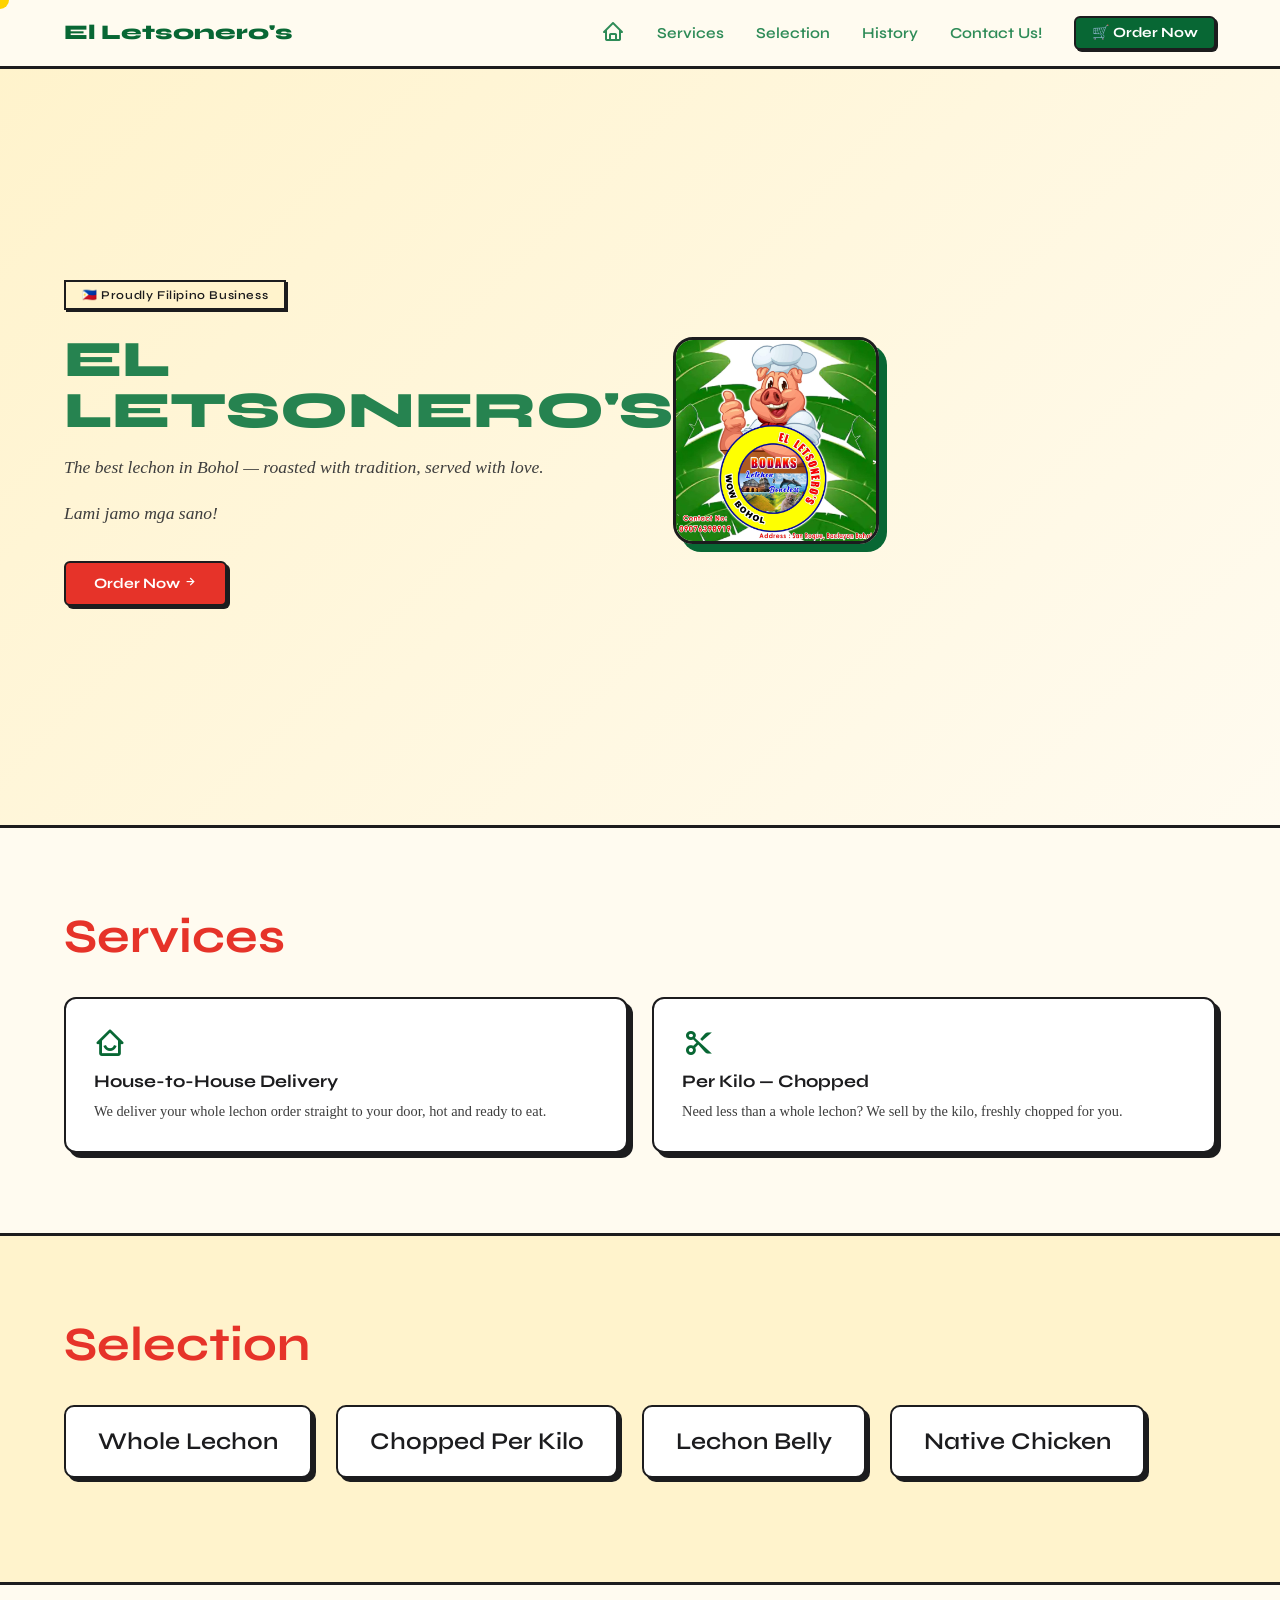
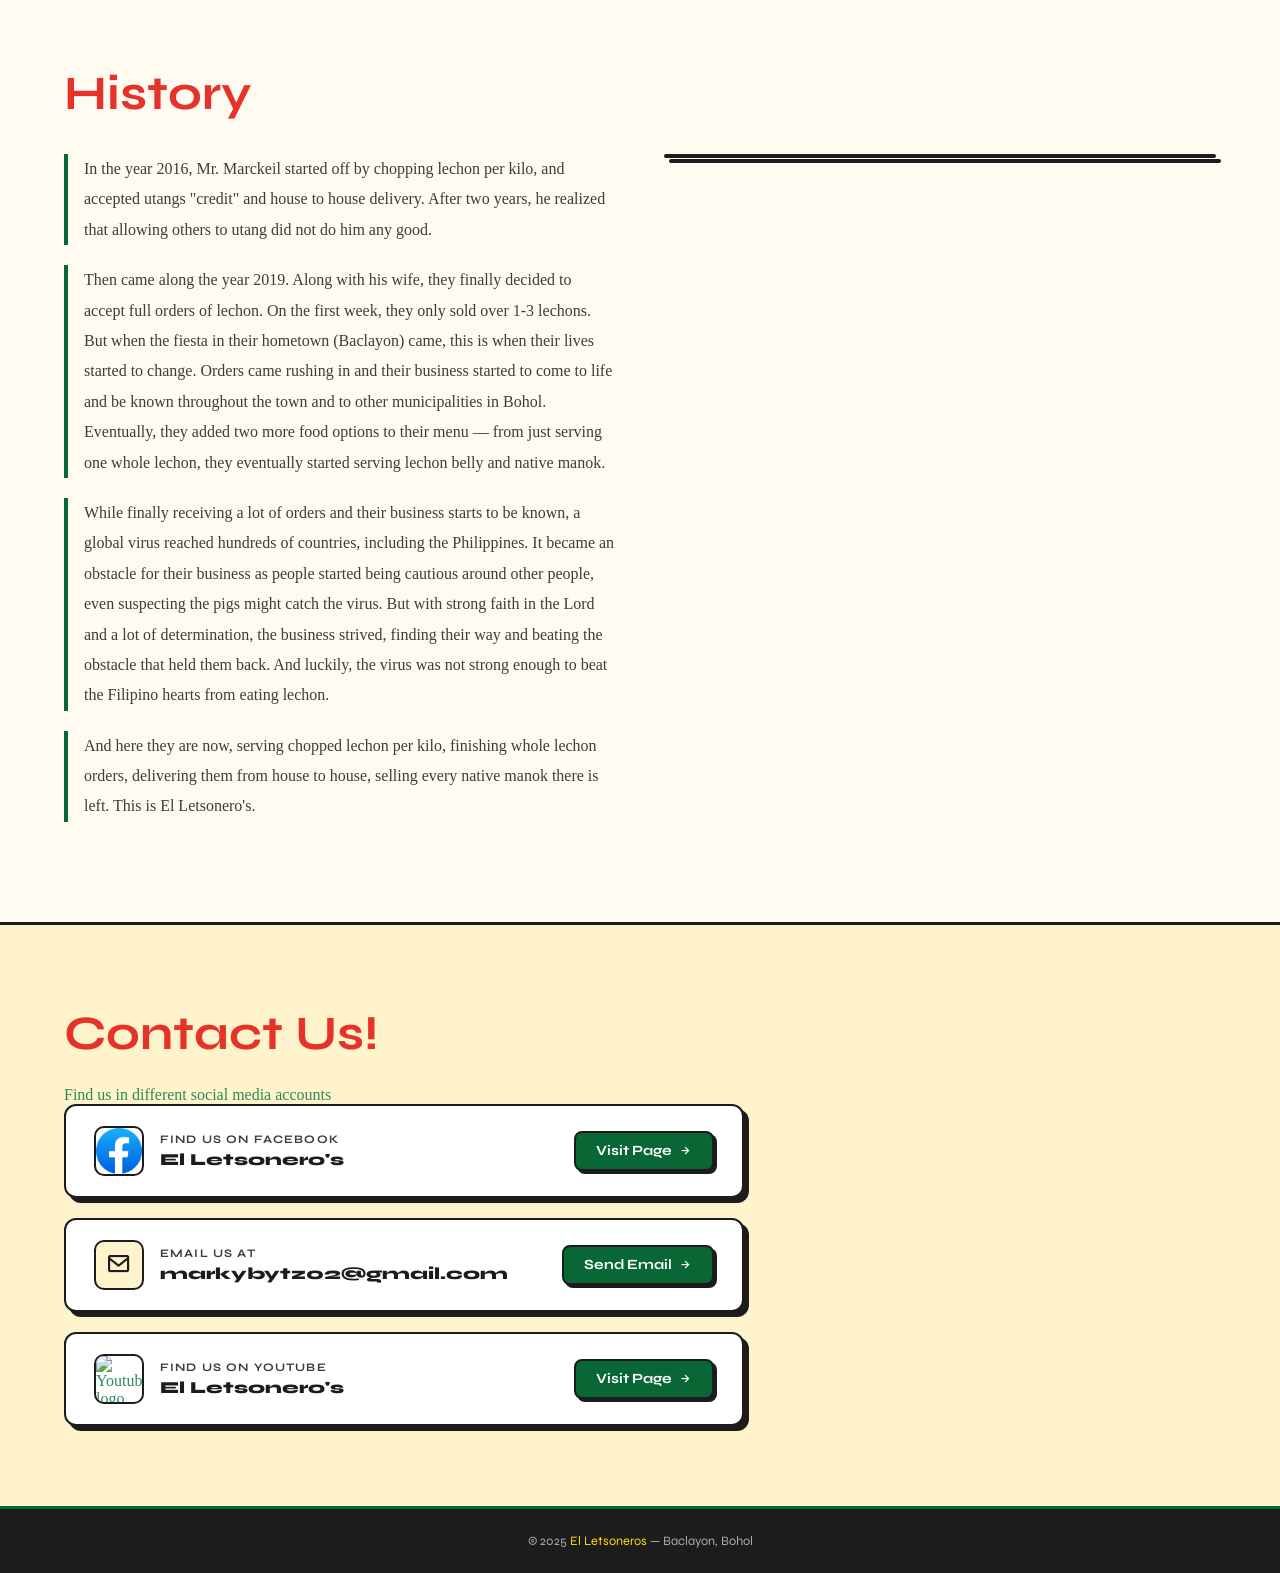
==== commit 9c558b8a: "index and style update" ====
--- a/index.html
+++ b/index.html
@@ -93,7 +93,7 @@
         .history-para-wrap { position: relative; }
 
         /* Slide wrap for slideshow */
-        .slide-wrap { display: none; position: relative; }
+        .slide-wrap { display: none; position: absolute; inset: 0; }
         .slide-wrap.active { display: block; }
 
         /* ══════════════════════════════════════  FLOATING ELEMENT TOOLBAR ══════════════════════════════════════ */
@@ -138,6 +138,55 @@
         .admin-injected { position: relative; }
         body.admin-on { padding-bottom: 60px; }
         .hamburger { display: none; }
+
+        /* ══ MOBILE HERO FIX ══ */
+        @media (max-width: 768px) {
+            .heading-section {
+                display: flex !important;
+                flex-direction: column !important;
+                align-items: center !important;
+                text-align: center !important;
+                padding: 2rem 1.25rem 2.5rem !important;
+                gap: 2rem !important;
+                overflow: hidden !important;
+            }
+            .hero-left {
+                width: 100% !important;
+                max-width: 100% !important;
+                order: 1 !important;
+            }
+            .heading-section h1,
+            .hero-left h1 {
+                font-size: clamp(2.2rem, 12vw, 3.5rem) !important;
+                line-height: 1.05 !important;
+                word-break: break-word !important;
+                overflow-wrap: break-word !important;
+                white-space: normal !important;
+            }
+            .hero-tagline {
+                font-size: clamp(0.9rem, 4vw, 1.1rem) !important;
+                white-space: normal !important;
+            }
+            .hero-badge {
+                font-size: 0.8rem !important;
+                white-space: normal !important;
+            }
+            .hero-btn {
+                display: inline-flex !important;
+                margin: 0 auto !important;
+            }
+            .heading-section .img-wrap {
+                order: 2 !important;
+                width: 80% !important;
+                max-width: 280px !important;
+                margin: 0 auto !important;
+            }
+            .home-img {
+                width: 100% !important;
+                height: auto !important;
+                display: block !important;
+            }
+        }
     </style>
 </head>
 <body>
@@ -158,7 +207,7 @@
         <a href="#contact">Contact Us!</a>
         <a href="order.html" class="nav-login-btn" style="display:inline-block;">🛒 Order Now</a>
         <button id="nav-admin-btn" title="Toggle Admin Mode"><i class="bx bx-pencil"></i> Admin Mode</button>
-        <button id="nav-auth-btn" onclick="handleAuthBtn()">Login</button>
+        <button id="nav-auth-btn" onclick="handleAuthBtn()" style="display:none;"></button>
     </nav>
 </header>
 
@@ -379,7 +428,7 @@
                     <span class="email-address" data-editable data-label="Email Address" contenteditable="false">markybytz02@gmail.com</span>
                 </div>
             </div>
-            <a href="mailto:elletsoneros@gmail.com" class="email-copy-btn">Send Email <i class="bx bx-right-arrow-alt"></i></a>
+            <a href="https://mail.google.com/mail/?view=cm&to=elletsoneros@gmail.com" target="_blank" class="email-copy-btn">Send Email <i class="bx bx-right-arrow-alt"></i></a>
         </div>
 
         <div class="contact-card-wrap youtube-card reveal">
@@ -397,7 +446,7 @@
 </section>
 
 <footer>
-    &copy; 2025 <span><a style="color: var(--sun);" href="login.html">El Letsoneros</a></span> — Baclayon, Bohol
+    &copy; 2025 <span><a style="color: var(--sun); cursor:pointer;" onclick="openLoginModal()">El Letsoneros</a></span> — Baclayon, Bohol
 </footer>
 
 <!-- ── ADMIN TOOLBAR ── -->
@@ -592,7 +641,7 @@
 
 function handleAuthBtn() {
     const btn = document.getElementById('nav-auth-btn')
-    if (btn.dataset.loggedIn==='1') { db.auth.signOut().then(()=>{ btn.dataset.loggedIn='0'; btn.textContent='Login'; document.getElementById('nav-admin-btn').style.display='none'; if(adminModeOn)toggleAdminMode() }) }
+    if (btn.dataset.loggedIn==='1') { db.auth.signOut().then(()=>{ btn.dataset.loggedIn='0'; btn.style.display='none'; document.getElementById('nav-admin-btn').style.display='none'; if(adminModeOn)toggleAdminMode() }) }
     else openLoginModal()
 }
 
@@ -612,7 +661,7 @@
 
 function activateAdminNav(user) {
     const authBtn=document.getElementById('nav-auth-btn'), adminBtn=document.getElementById('nav-admin-btn')
-    authBtn.textContent='Sign Out'; authBtn.dataset.loggedIn='1'
+    authBtn.textContent='Sign Out'; authBtn.dataset.loggedIn='1'; authBtn.style.display='inline-block'
     adminBtn.style.display='inline-block'; adminBtn.onclick=toggleAdminMode
 }
 
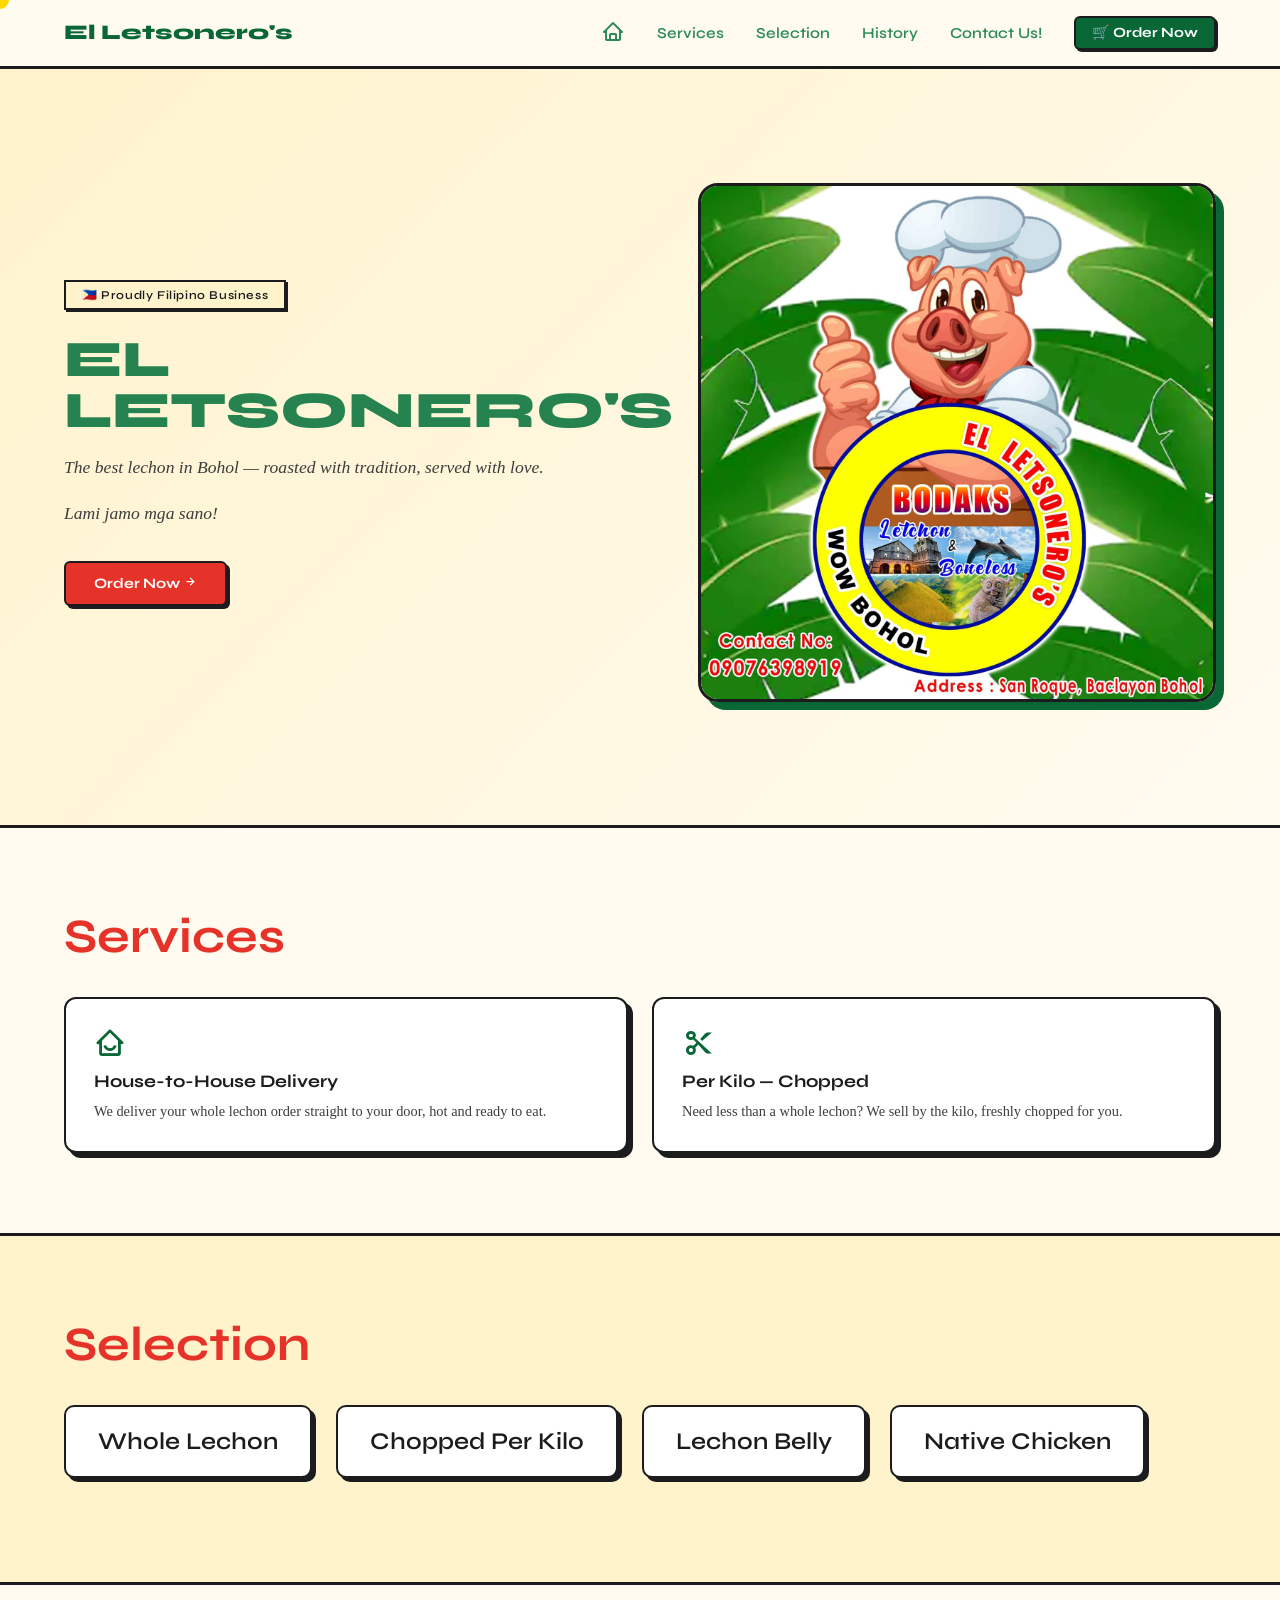
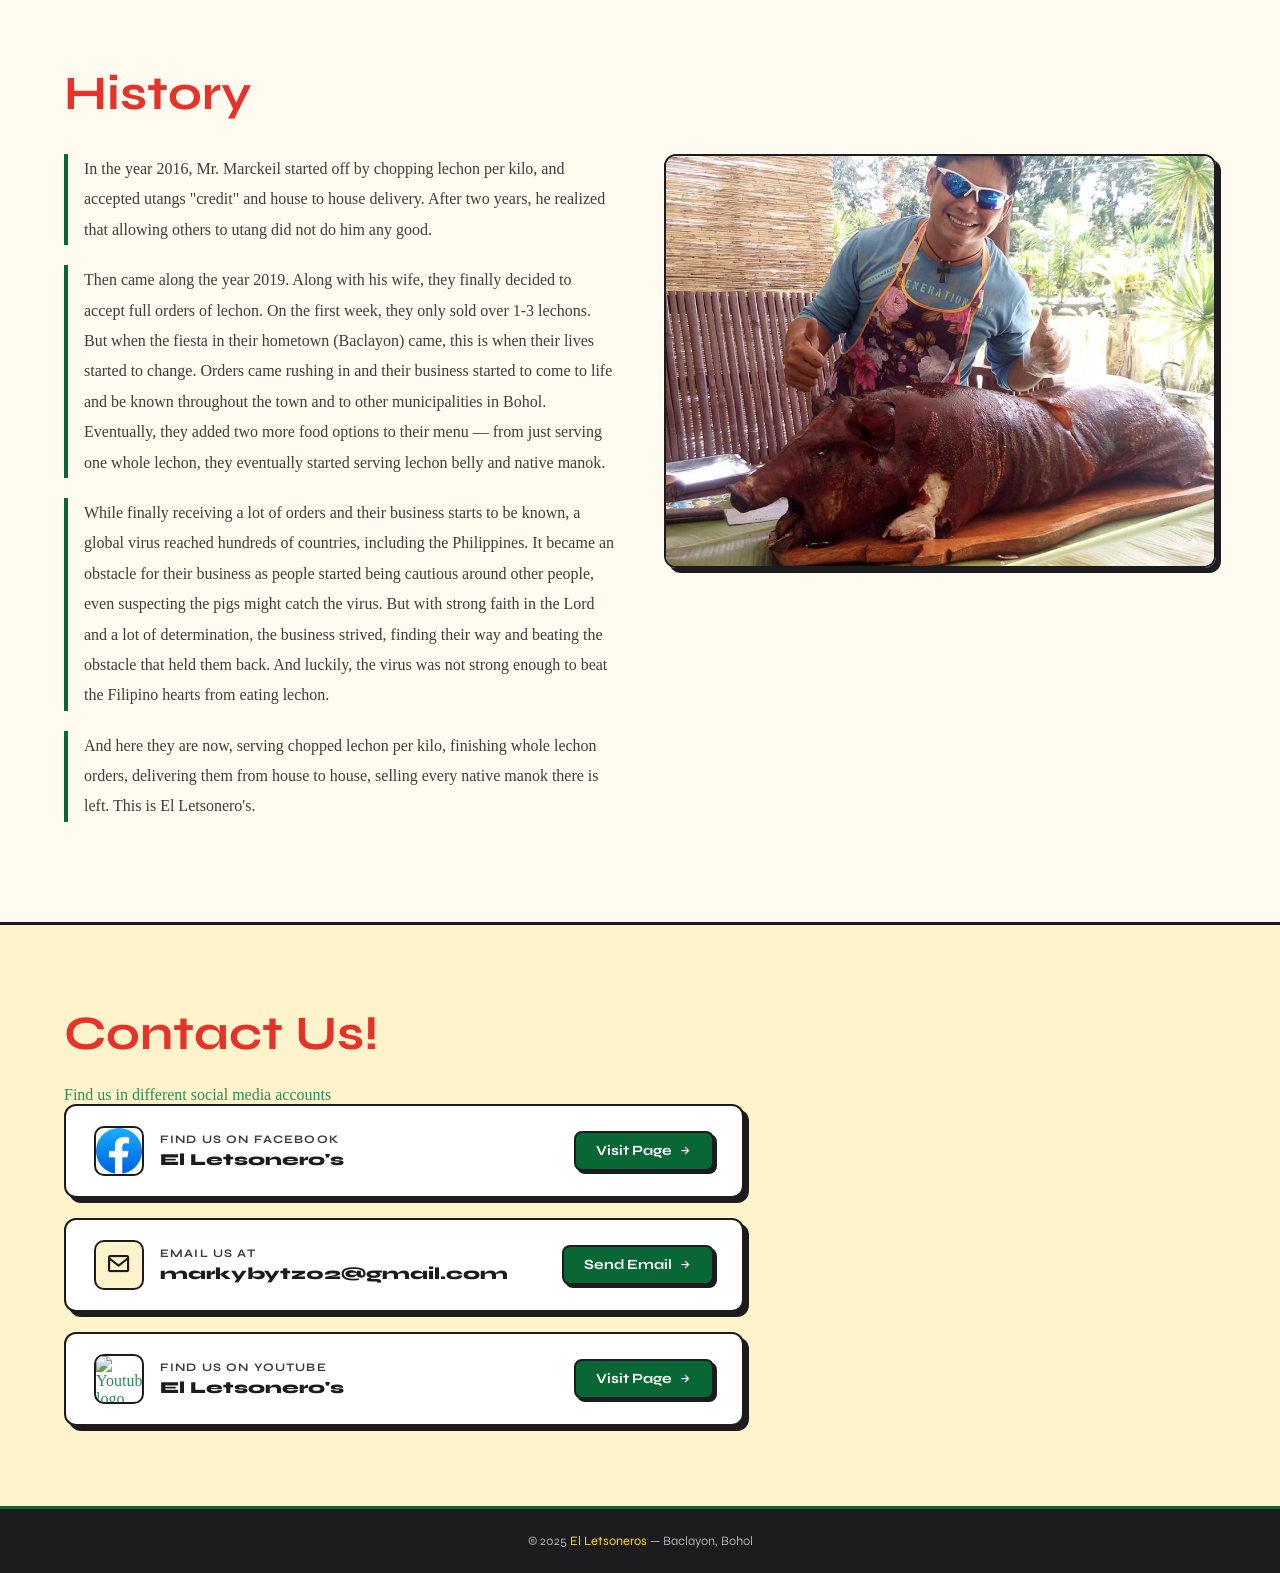
==== commit 74d3847e: "update on index and style.css" ====
--- a/index.html
+++ b/index.html
@@ -3,6 +3,7 @@
 <head>
     <meta charset="UTF-8">
     <meta name="viewport" content="width=device-width, initial-scale=1.0">
+    <meta name="color-scheme" content="light">
     <link rel="preconnect" href="https://fonts.googleapis.com">
     <link rel="preconnect" href="https://fonts.gstatic.com" crossorigin>
     <link href="https://fonts.googleapis.com/css2?family=Syne:wght@400..800&display=swap" rel="stylesheet">
@@ -157,18 +158,18 @@
             }
             .heading-section h1,
             .hero-left h1 {
-                font-size: clamp(2.2rem, 12vw, 3.5rem) !important;
-                line-height: 1.05 !important;
+                font-size: clamp(1.8rem, 7vw, 2.6rem) !important;
+                line-height: 1.1 !important;
                 word-break: break-word !important;
                 overflow-wrap: break-word !important;
                 white-space: normal !important;
             }
             .hero-tagline {
-                font-size: clamp(0.9rem, 4vw, 1.1rem) !important;
+                font-size: clamp(0.85rem, 3.5vw, 1rem) !important;
                 white-space: normal !important;
             }
             .hero-badge {
-                font-size: 0.8rem !important;
+                font-size: 0.75rem !important;
                 white-space: normal !important;
             }
             .hero-btn {
@@ -177,14 +178,18 @@
             }
             .heading-section .img-wrap {
                 order: 2 !important;
-                width: 80% !important;
-                max-width: 280px !important;
+                width: 75% !important;
+                max-width: 260px !important;
                 margin: 0 auto !important;
+                flex: unset !important;
+                justify-content: center !important;
             }
             .home-img {
                 width: 100% !important;
+                max-width: 100% !important;
                 height: auto !important;
                 display: block !important;
+                margin-left: 0 !important;
             }
         }
     </style>
--- a/style.css
+++ b/style.css
@@ -25,6 +25,7 @@
 
 html {
     scroll-behavior: smooth;
+    color-scheme: light;
 }
 
 body {
@@ -48,7 +49,6 @@
     z-index: 9999;
     transform: translate(-50%, -50%);
     transition: transform 0.1s, width 0.2s, height 0.2s, background 0.2s;
-    mix-blend-mode: multiply;
 }
 
 .cursor.big {
@@ -87,7 +87,8 @@
     font-family: 'Syne', sans-serif;
     font-weight: 800;
     font-size: 1.3rem;
-    color: var(--dark-green);
+    color: var(--dark-green);   
+    
 }
 
 .navbar {
@@ -198,8 +199,16 @@
     box-shadow: 5px 5px 0 var(--dark);
 }
 
+.heading-section .img-wrap {
+    flex: 1;
+    display: flex;
+    justify-content: flex-end;
+    align-items: center;
+}
+
 .home-img {
-    max-width: 38%;
+    width: 100%;
+    max-width: 520px;
     height: auto;
     border-radius: 20px;
     border: 3px solid var(--dark);
@@ -384,7 +393,8 @@
 .slideshow {
     position: relative;
     width: 100%;
-    height: auto;
+    /* aspect-ratio reserves fixed space — no layout shift when slides change */
+    aspect-ratio: 4 / 3;
     border-radius: 12px;
     overflow: hidden;
     border: 2px solid var(--dark);
@@ -392,18 +402,19 @@
 }
 
 .slide {
-    position: relative;
+    position: absolute;
+    inset: 0;
     width: 100%;
-    height: auto;
-    object-fit: contain;
+    height: 100%;
+    object-fit: cover;
     opacity: 0;
     transition: opacity 0.8s ease;
-    display: none;
+    /* always in DOM — visibility controlled by opacity only, no display toggling */
+    display: block;
 }
 
 .slide.active {
     opacity: 1;
-    display: block;
 }
 
 .slide-dots {
@@ -788,38 +799,150 @@
 }
 
 @media (max-width: 768px) {
+
+    /* ── CURSOR: hide on touch ── */
+    .cursor { display: none; }
+    body { cursor: auto; }
+
+    /* ── HEADER ── */
+    .header {
+        padding: 0.85rem 4%;
+        flex-wrap: wrap;
+        gap: 0.5rem;
+    }
+
+    /* ── HAMBURGER ── */
+    .hamburger {
+        display: flex;
+        flex-direction: column;
+        gap: 5px;
+        cursor: pointer;
+        padding: 4px;
+        background: none;
+        border: none;
+        z-index: 200;
+    }
+    .hamburger span {
+        display: block;
+        width: 24px;
+        height: 2.5px;
+        background: var(--dark);
+        border-radius: 2px;
+        transition: transform 0.3s, opacity 0.3s;
+    }
+    .hamburger.open span:nth-child(1) { transform: translateY(7.5px) rotate(45deg); }
+    .hamburger.open span:nth-child(2) { opacity: 0; }
+    .hamburger.open span:nth-child(3) { transform: translateY(-7.5px) rotate(-45deg); }
+
+    /* ── NAV: slide-down drawer ── */
+    .navbar {
+        display: none;
+        flex-direction: column;
+        gap: 0;
+        width: 100%;
+        background: #FFFBF0;
+        border-top: 2px solid var(--dark);
+        padding: 0.5rem 0 1rem;
+        order: 3;
+    }
+    .navbar.open { display: flex; }
+    .navbar a {
+        padding: 0.65rem 4%;
+        font-size: 1rem;
+        border-bottom: 1px solid #e8e4d0;
+        width: 100%;
+    }
+    .navbar a:last-child { border-bottom: none; }
+    .navbar .nav-login-btn {
+        margin: 0.5rem 4% 0;
+        width: calc(100% - 8%);
+        text-align: center;
+        display: block;
+    }
+    #nav-admin-btn, #nav-auth-btn {
+        margin: 0.4rem 4% 0;
+        width: calc(100% - 8%);
+    }
+
+    /* ── HERO ── */
     .heading-section {
         flex-direction: column;
         text-align: center;
-        padding: 3rem 5%;
-        gap: 2rem;
-    }
-
-    .hero-left {
-        max-width: 100%;
-    }
-
-    .home-img {
-        max-width: 60%;
-    }
-
-    .services-grid {
+        padding: 2rem 5% 2.5rem;
+        gap: 1.75rem;
+        min-height: unset;
+    }
+    .hero-left { max-width: 100%; }
+    .hero-left h1 { font-size: clamp(1.8rem, 7vw, 2.6rem); }
+    .hero-tagline { font-size: 0.95rem; }
+    .home-img { max-width: 65%; margin-left: 0 !important; }
+    .hero-btn {
+        margin: 0 auto;
+        display: inline-flex;
+    }
+
+    /* ── SERVICES ── */
+    .services { padding: 2.5rem 5%; }
+    .services-grid { flex-direction: column; gap: 1rem; }
+    .service-card { padding: 1.5rem; }
+
+    /* ── FOOD CHOICES ── */
+    .foodchoices { padding: 2.5rem 5%; }
+    .food-list {
+        flex-wrap: wrap;
+        justify-content: center;
+        gap: 0.5rem;
+    }
+    .food-list li {
+        font-size: 0.85rem;
+        padding: 0.5rem 1rem;
+    }
+    .gallery {
+        grid-template-columns: repeat(2, 1fr);
+        gap: 0.75rem;
+    }
+    .gallery img { border-radius: 10px; }
+
+    /* ── HISTORY ── */
+    .history { padding: 2.5rem 5%; }
+    .history-content { flex-direction: column; gap: 2rem; }
+    .history-text p { font-size: 0.93rem; line-height: 1.75; }
+    .history-images { position: static; width: 100%; }
+    .slideshow { border-radius: 12px; }
+    .slideshow img { border-radius: 12px; }
+
+    /* ── CONTACT ── */
+    .Contact { padding: 2.5rem 5%; }
+    .contact-content {
         flex-direction: column;
-    }
-
-    .navbar {
         gap: 1rem;
     }
-
-    .history-content {
+    .facebook-card, .email-card, .youtube-card {
         flex-direction: column;
-    }
-
-    .history-images {
-        position: static;
-    }
-
-    .login-card {
-        padding: 2rem 1.5rem;
-    }
-}
+        align-items: flex-start;
+        gap: 1rem;
+        padding: 1.25rem;
+    }
+    .facebook-visit-btn, .email-copy-btn, .youtube-visit-btn {
+        width: 100%;
+        text-align: center;
+        justify-content: center;
+    }
+
+    /* ── FOOTER ── */
+    footer { font-size: 0.82rem; text-align: center; padding: 1.25rem 5%; }
+
+    /* ── SECTION HEADINGS ── */
+    .services-header h2,
+    .foodchoices-header h2,
+    .history-header h2,
+    #contact-header-content h2 { font-size: clamp(1.8rem, 7vw, 2.5rem); }
+
+    /* ── LOGIN/SIGNUP CARDS ── */
+    .login-card { padding: 2rem 1.25rem; }
+
+    /* ── ORDER PAGE ── */
+    .order-main { flex-direction: column; padding: 1.5rem 4%; }
+    .cart-panel { width: 100%; }
+    .cart-sticky { position: static; }
+}
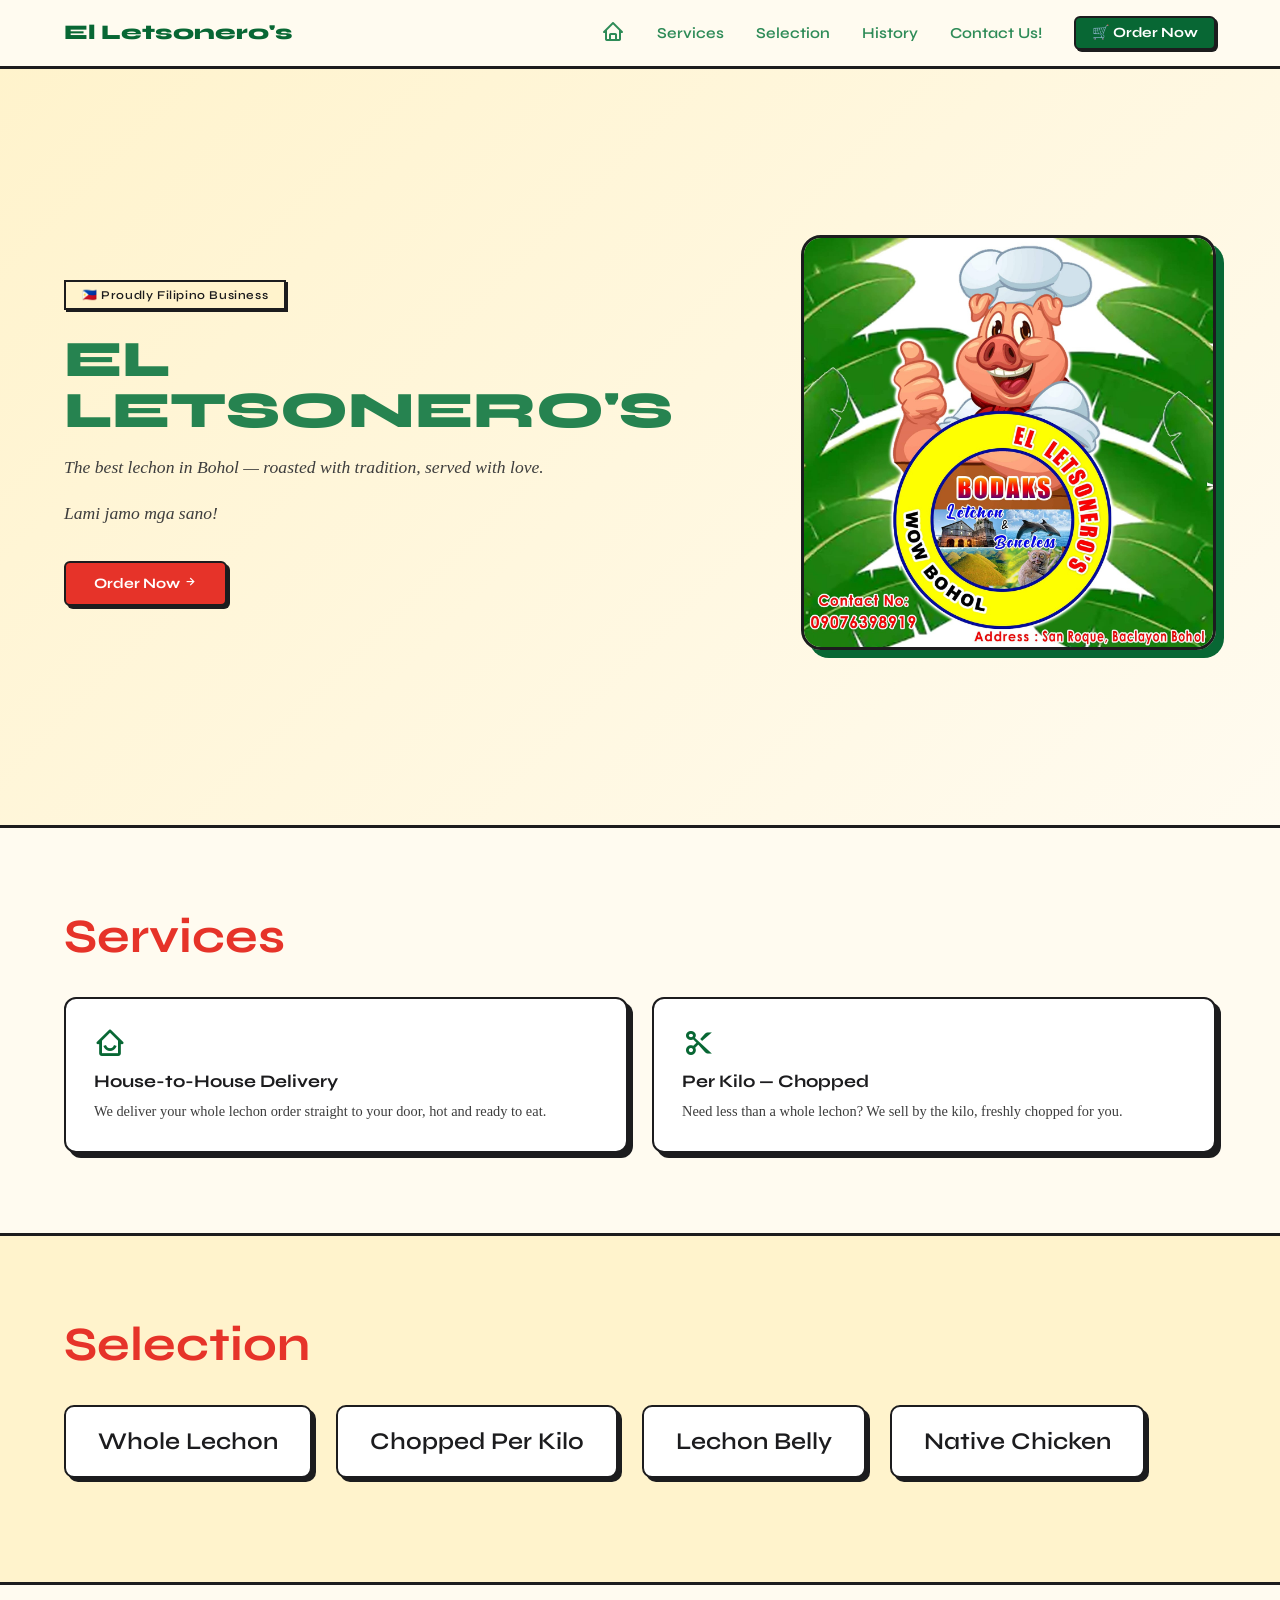
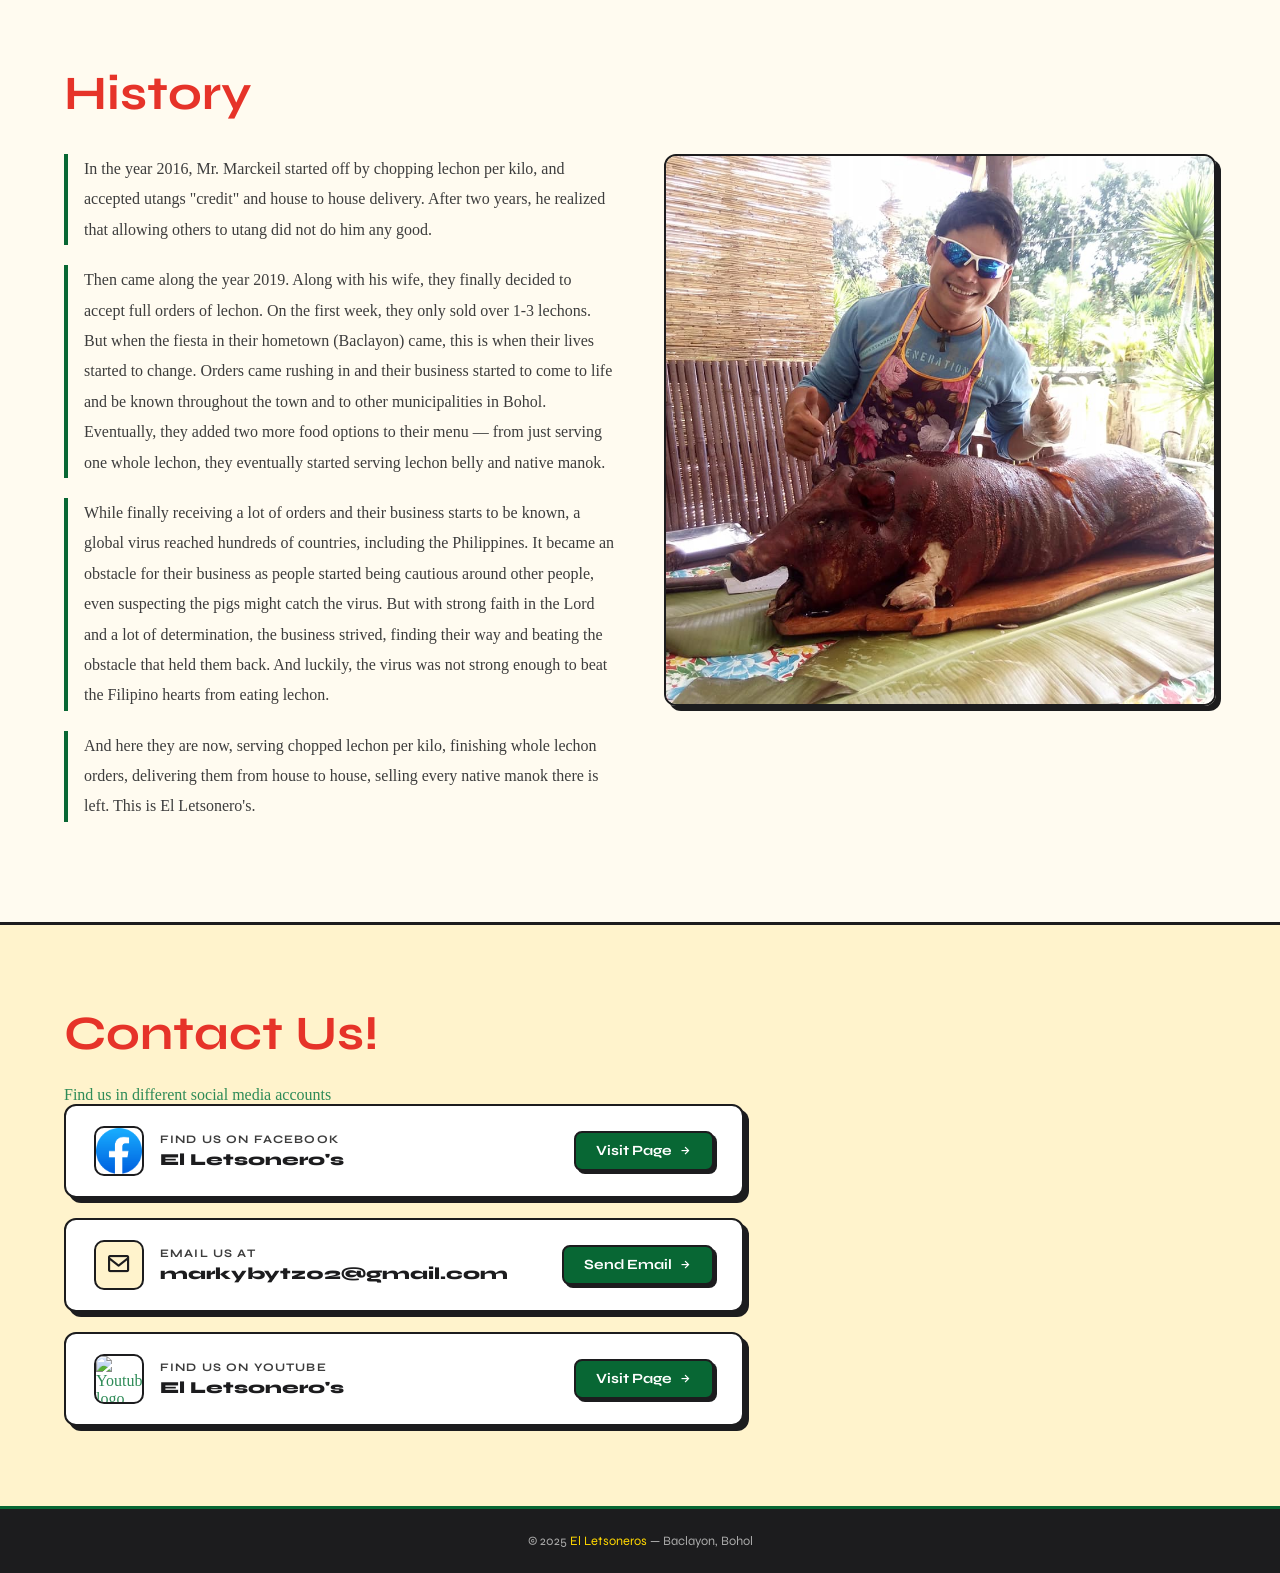
==== commit 15bca350: "delete unwanted" ====
--- a/index.html
+++ b/index.html
@@ -196,8 +196,6 @@
 </head>
 <body>
 
-<div class="cursor" id="cursor"></div>
-
 <!-- ── HEADER ── -->
 <header class="header">
     <a href="#" class="logo">El Letsonero's</a>
--- a/style.css
+++ b/style.css
@@ -33,29 +33,7 @@
     background-color: var(--sand);
     color: var(--green);
     overflow-x: hidden;
-    cursor: none;
     padding-top: 60px;
-}
-
-.cursor {
-    width: 18px;
-    height: 18px;
-    background: var(--sun);
-    border-radius: 50%;
-    position: fixed;
-    top: 0;
-    left: 0;
-    pointer-events: none;
-    z-index: 9999;
-    transform: translate(-50%, -50%);
-    transition: transform 0.1s, width 0.2s, height 0.2s, background 0.2s;
-}
-
-.cursor.big {
-    width: 48px;
-    height: 48px;
-    background: var(--red);
-    opacity: 0.5;
 }
 
 .header {
@@ -208,7 +186,7 @@
 
 .home-img {
     width: 100%;
-    max-width: 520px;
+    max-width: 80%;
     height: auto;
     border-radius: 20px;
     border: 3px solid var(--dark);
@@ -394,7 +372,7 @@
     position: relative;
     width: 100%;
     /* aspect-ratio reserves fixed space — no layout shift when slides change */
-    aspect-ratio: 4 / 3;
+    aspect-ratio: 1 / 1;
     border-radius: 12px;
     overflow: hidden;
     border: 2px solid var(--dark);
@@ -801,7 +779,6 @@
 @media (max-width: 768px) {
 
     /* ── CURSOR: hide on touch ── */
-    .cursor { display: none; }
     body { cursor: auto; }
 
     /* ── HEADER ── */
@@ -898,10 +875,19 @@
         padding: 0.5rem 1rem;
     }
     .gallery {
+        display: none !important;
         grid-template-columns: repeat(2, 1fr);
         gap: 0.75rem;
     }
-    .gallery img { border-radius: 10px; }
+    .gallery.open {
+        display: grid !important;
+    }
+    .gallery img {
+        border-radius: 10px;
+        width: 100%;
+        height: 160px;
+        object-fit: cover;
+    }
 
     /* ── HISTORY ── */
     .history { padding: 2.5rem 5%; }
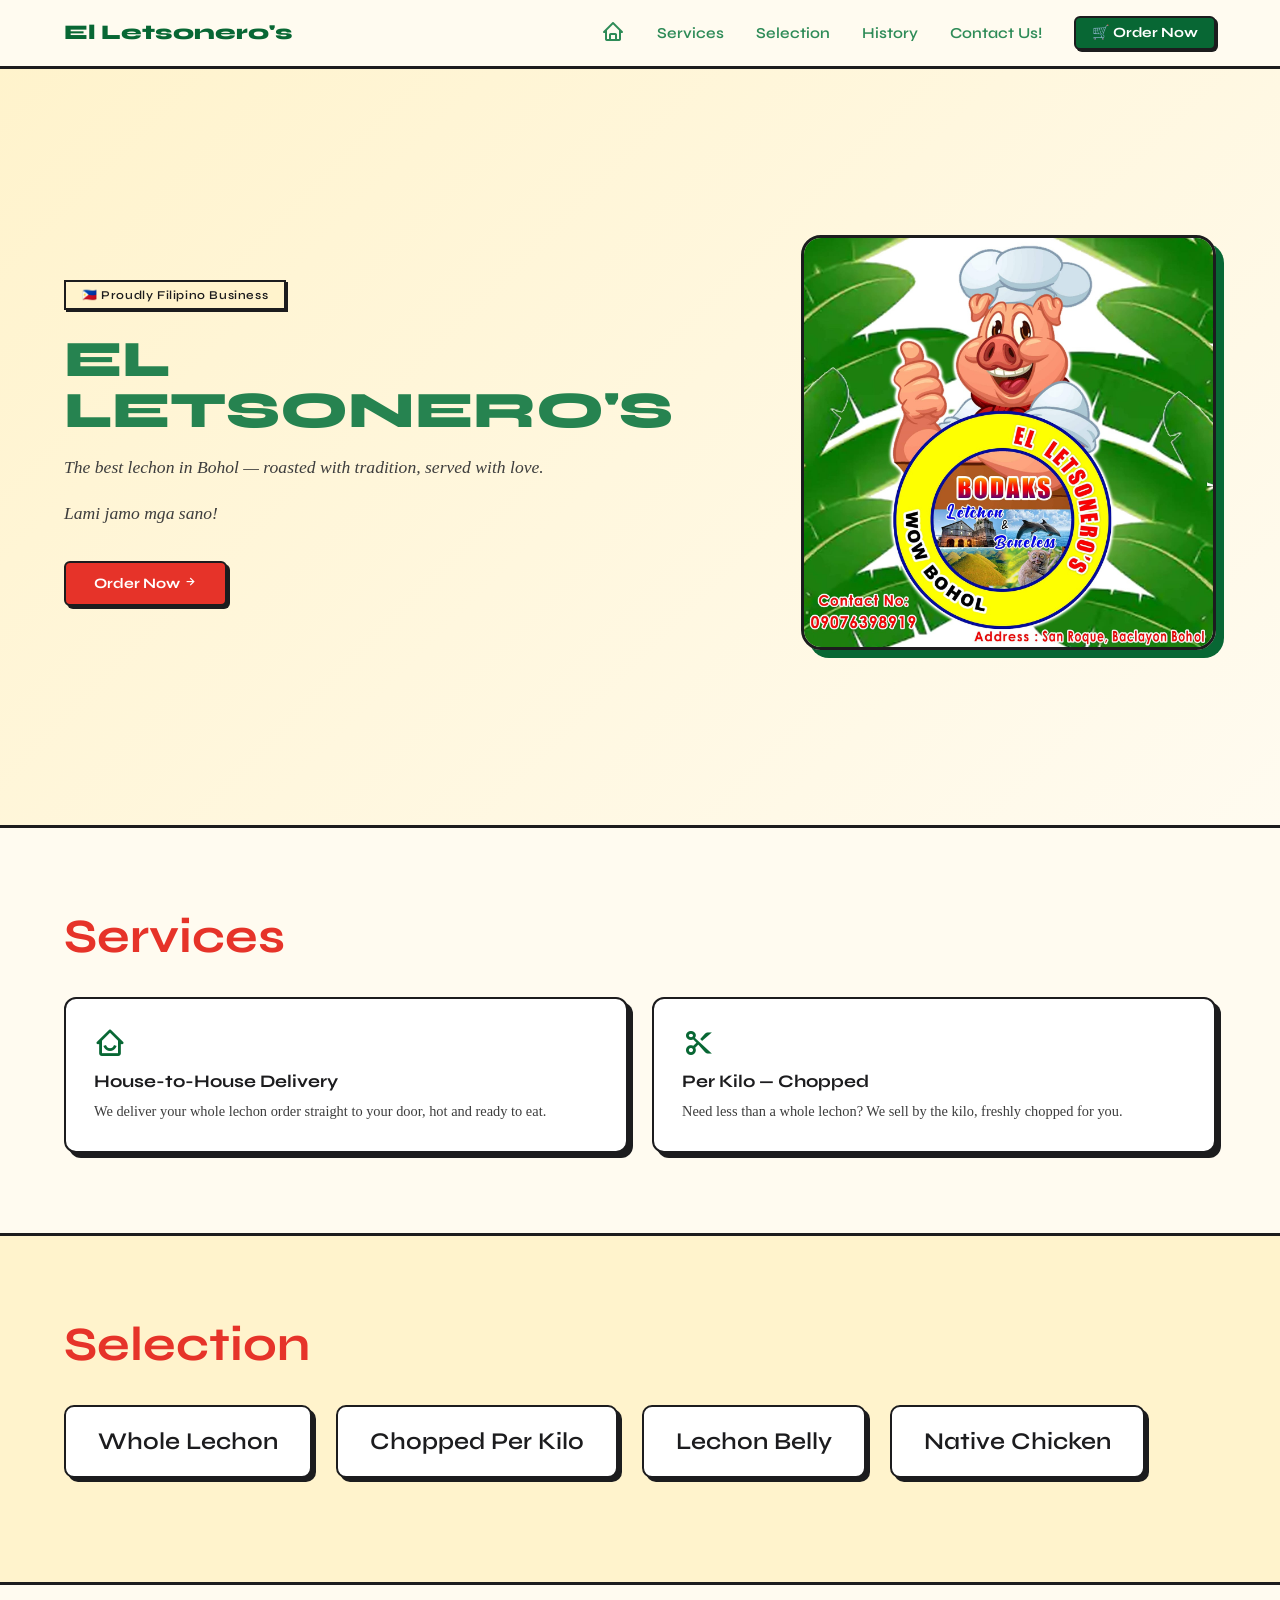
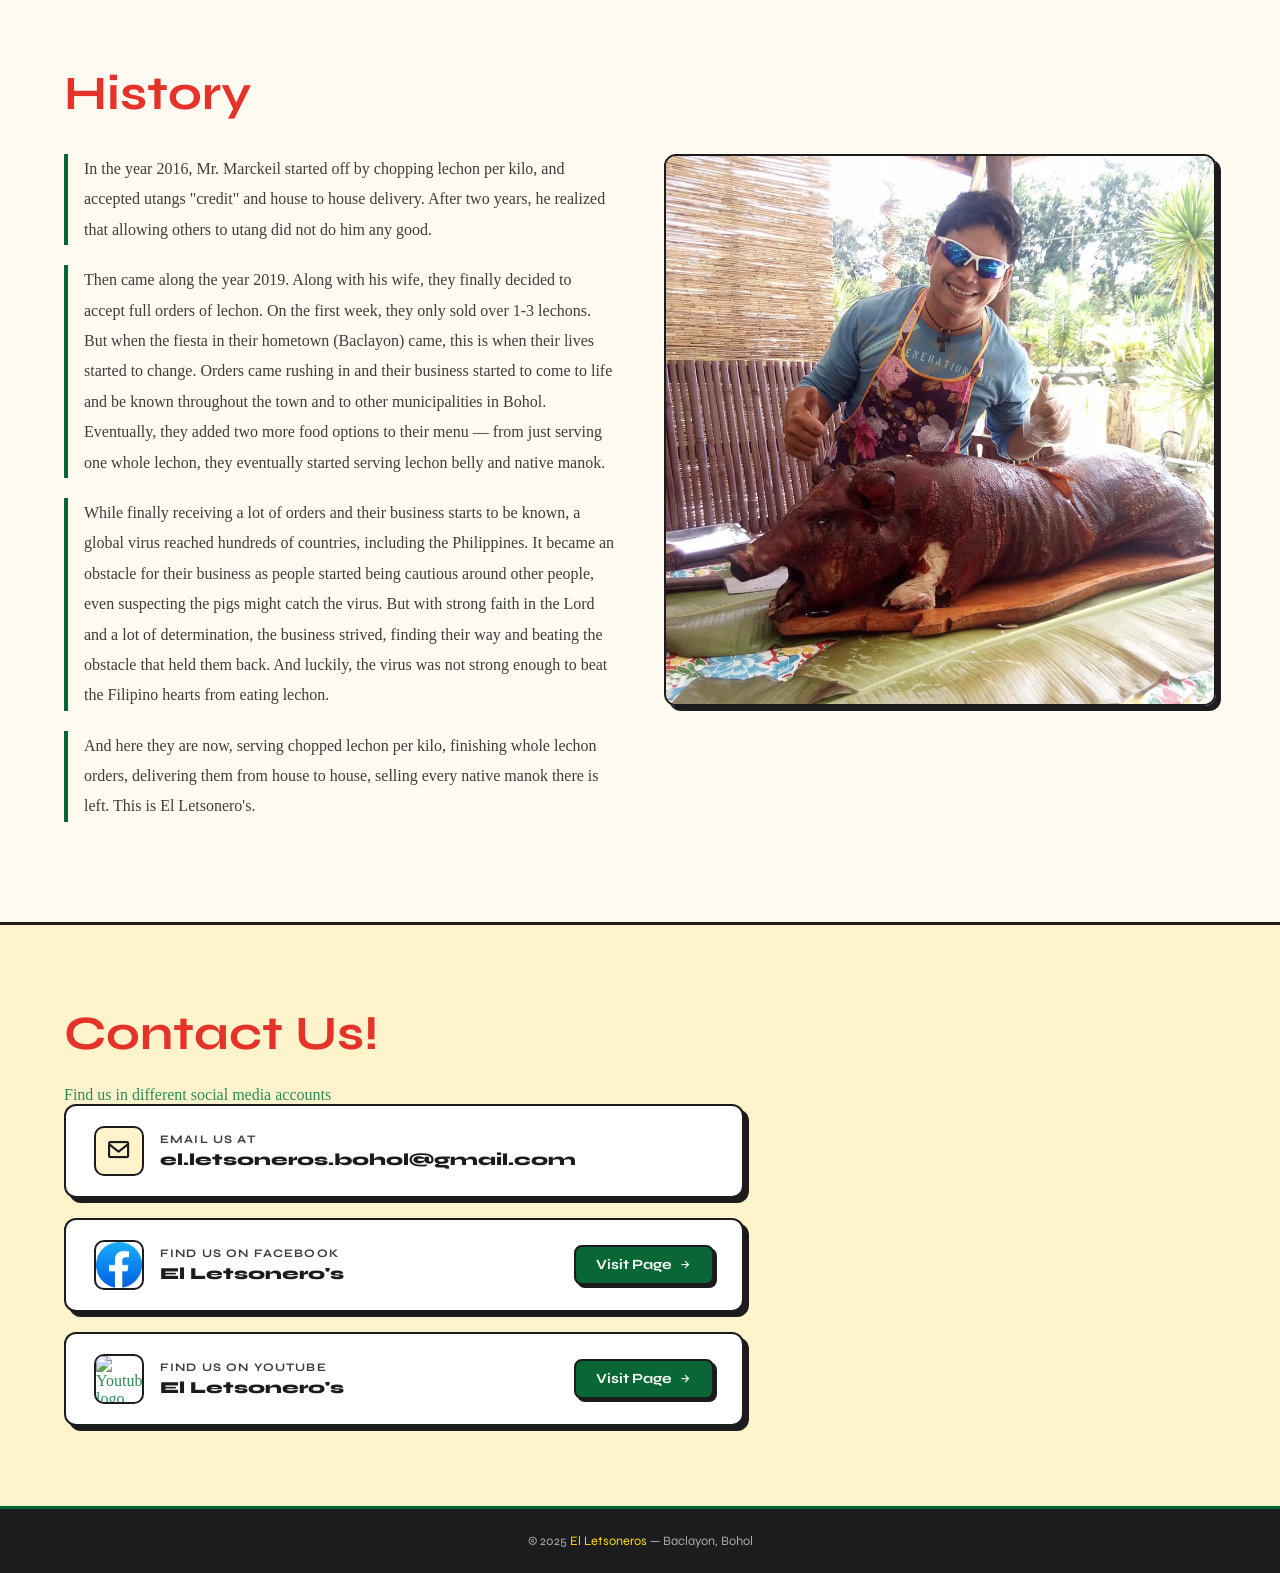
==== commit 72b2b1be: "index and admin fix" ====
--- a/index.html
+++ b/index.html
@@ -410,6 +410,18 @@
     </div>
 
     <div class="contact-content" id="contact-content">
+        <div class="contact-card-wrap email-card reveal">
+            <button class="contact-card-del-btn" onclick="removeContactCard(this)"><i class="bx bx-trash"></i></button>
+            <div class="email-card-left">
+                <div class="email-icon-box"><i class="bx bx-envelope"></i></div>
+                <div class="email-card-text">
+                    <span class="email-label">Email us at</span>
+                    <span class="email-address" data-editable data-label="Email Address" contenteditable="false">el.letsoneros.bohol@gmail.com</span>
+                </div>
+            </div>
+            
+        </div>
+
         <div class="contact-card-wrap facebook-card reveal">
             <button class="contact-card-del-btn" onclick="removeContactCard(this)"><i class="bx bx-trash"></i></button>
             <div class="facebook-card-left">
@@ -420,18 +432,6 @@
                 </div>
             </div>
             <a href="https://www.facebook.com/profile.php?id=100063690770242" class="facebook-visit-btn" target="_blank">Visit Page <i class="bx bx-right-arrow-alt"></i></a>
-        </div>
-
-        <div class="contact-card-wrap email-card reveal">
-            <button class="contact-card-del-btn" onclick="removeContactCard(this)"><i class="bx bx-trash"></i></button>
-            <div class="email-card-left">
-                <div class="email-icon-box"><i class="bx bx-envelope"></i></div>
-                <div class="email-card-text">
-                    <span class="email-label">Email us at</span>
-                    <span class="email-address" data-editable data-label="Email Address" contenteditable="false">markybytz02@gmail.com</span>
-                </div>
-            </div>
-            <a href="https://mail.google.com/mail/?view=cm&to=elletsoneros@gmail.com" target="_blank" class="email-copy-btn">Send Email <i class="bx bx-right-arrow-alt"></i></a>
         </div>
 
         <div class="contact-card-wrap youtube-card reveal">
